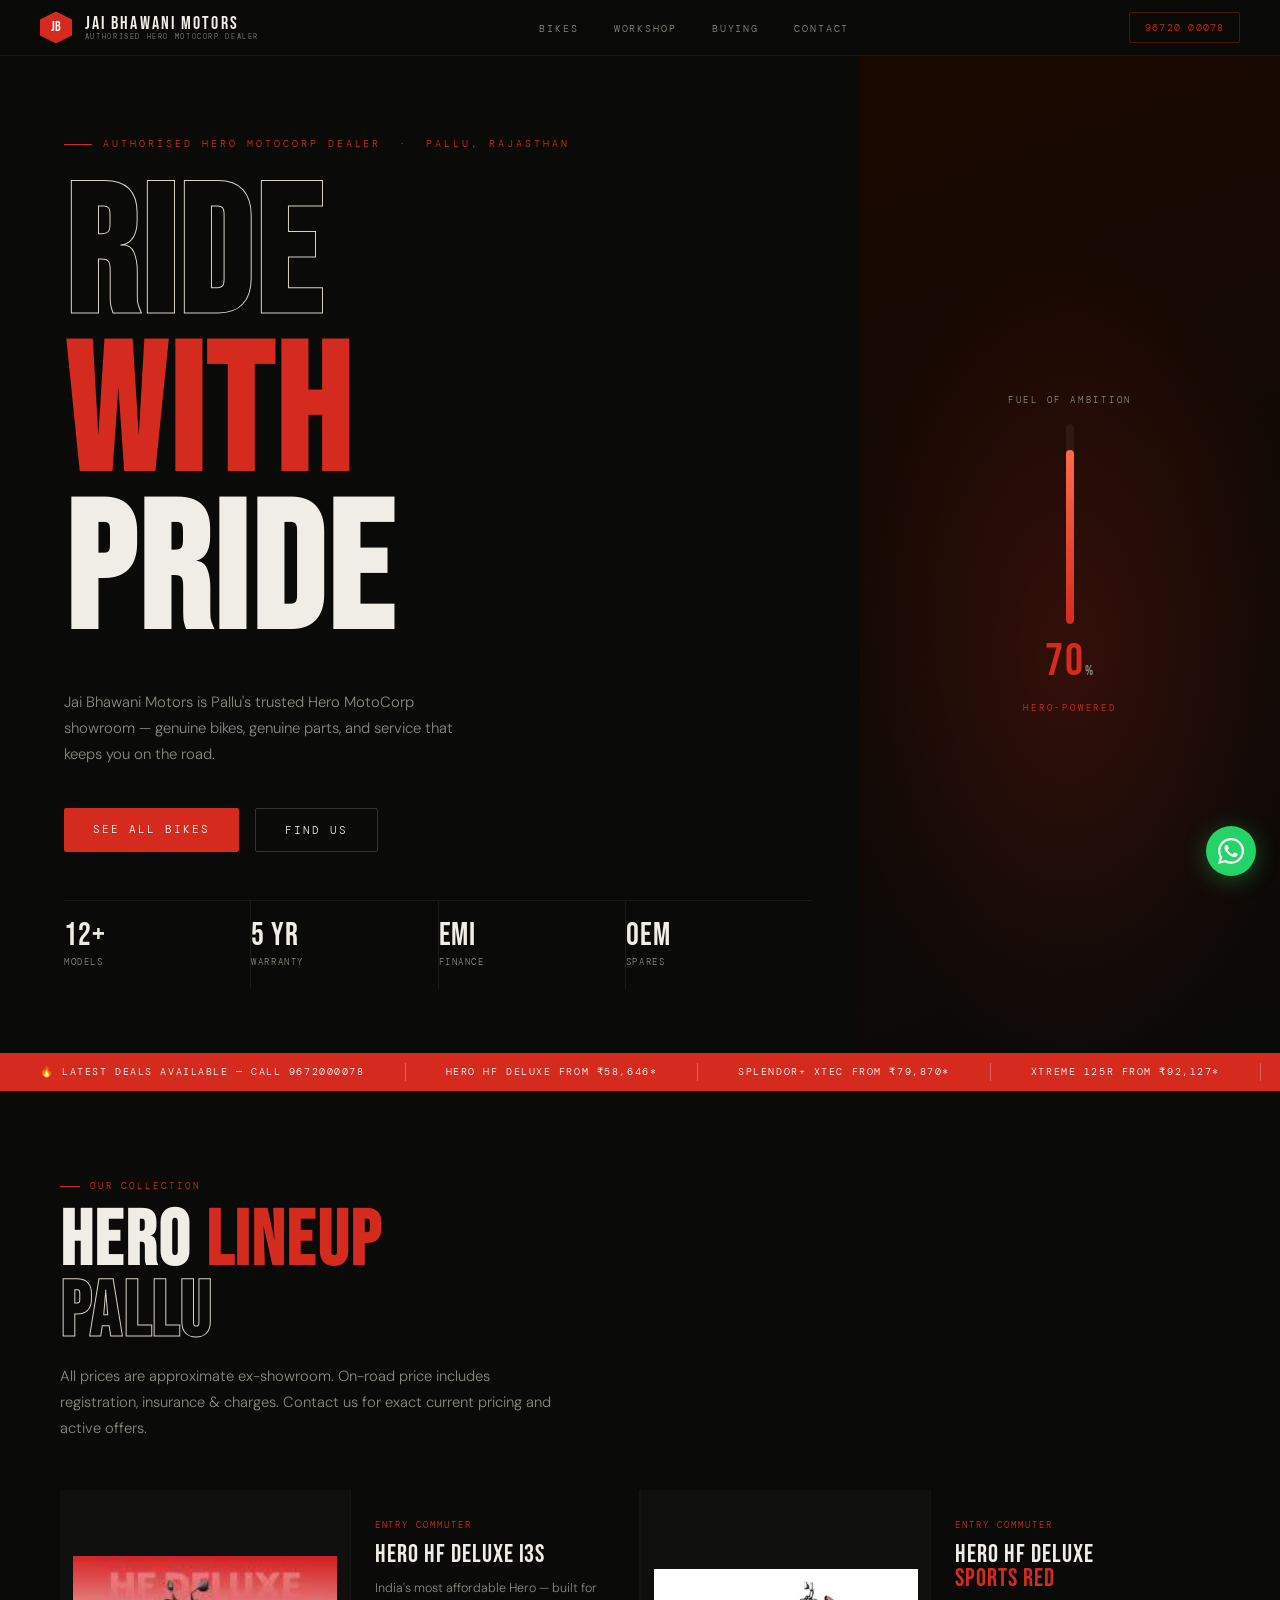
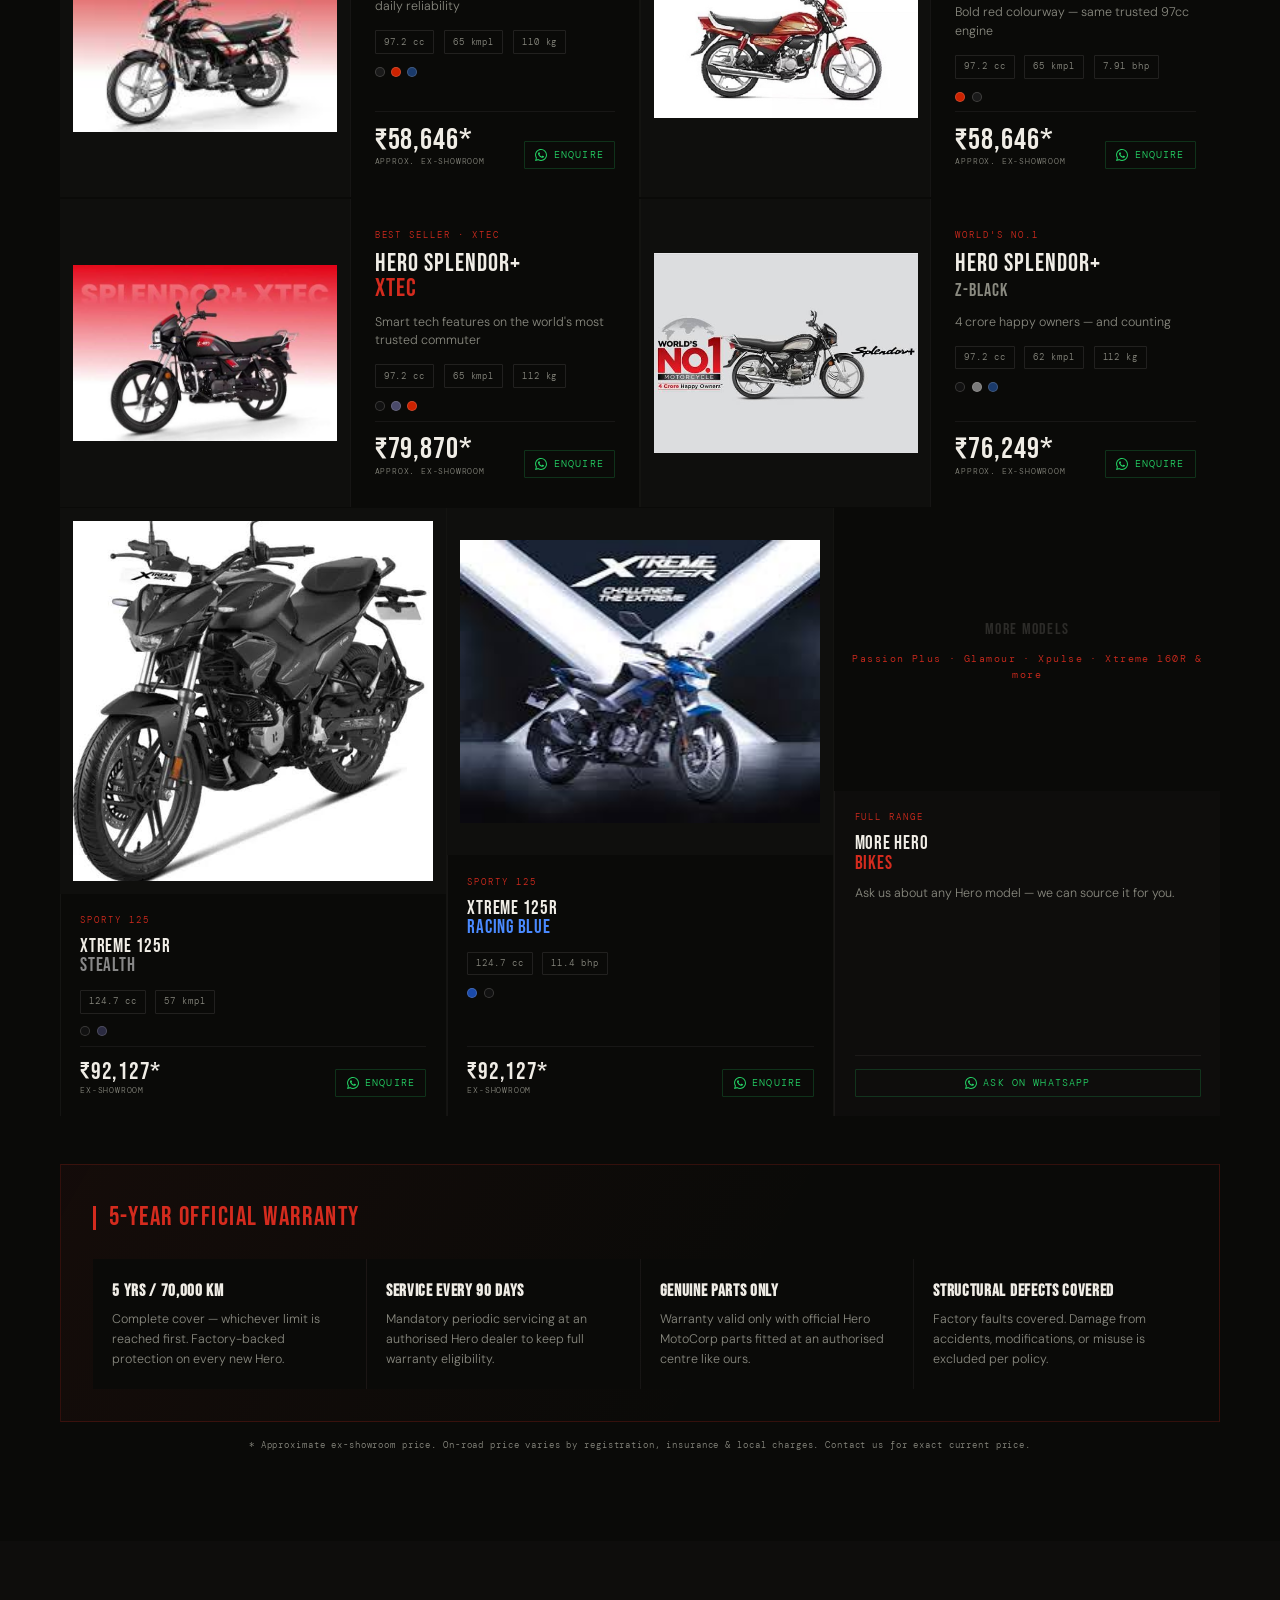
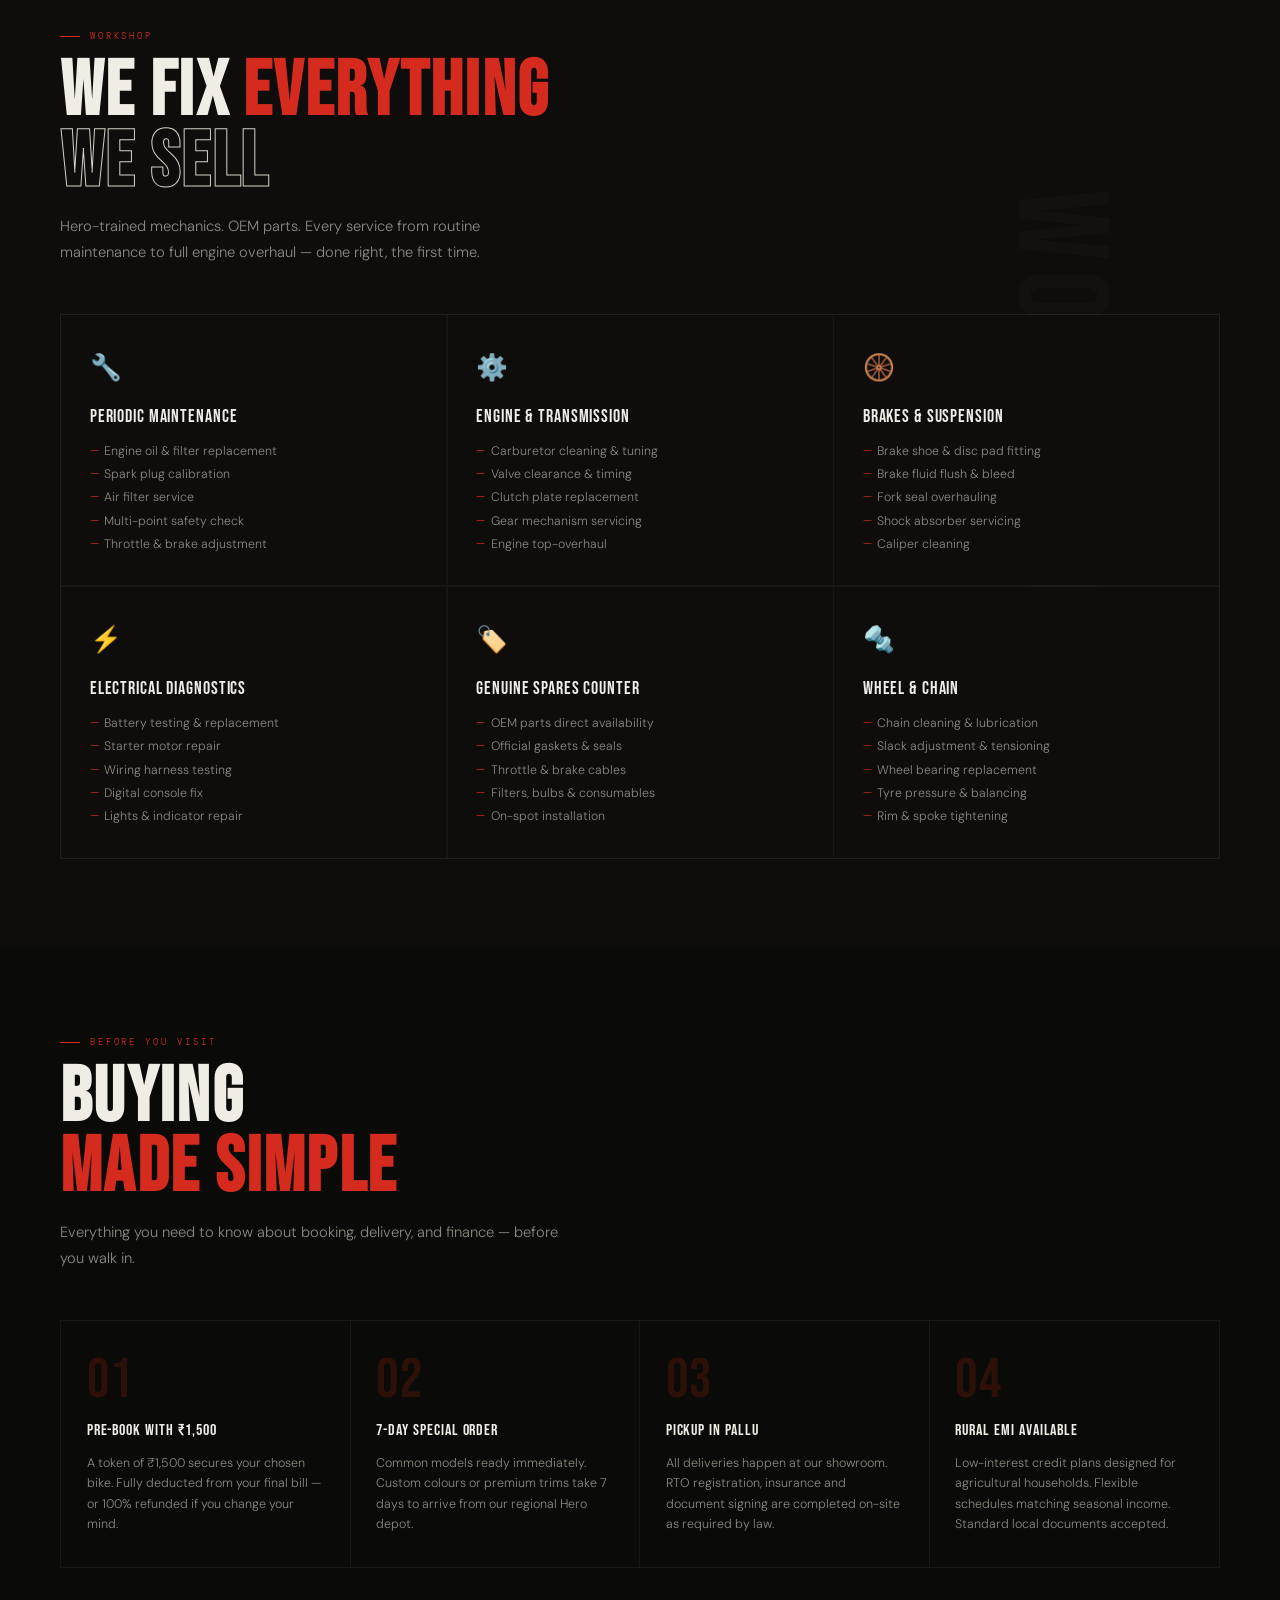
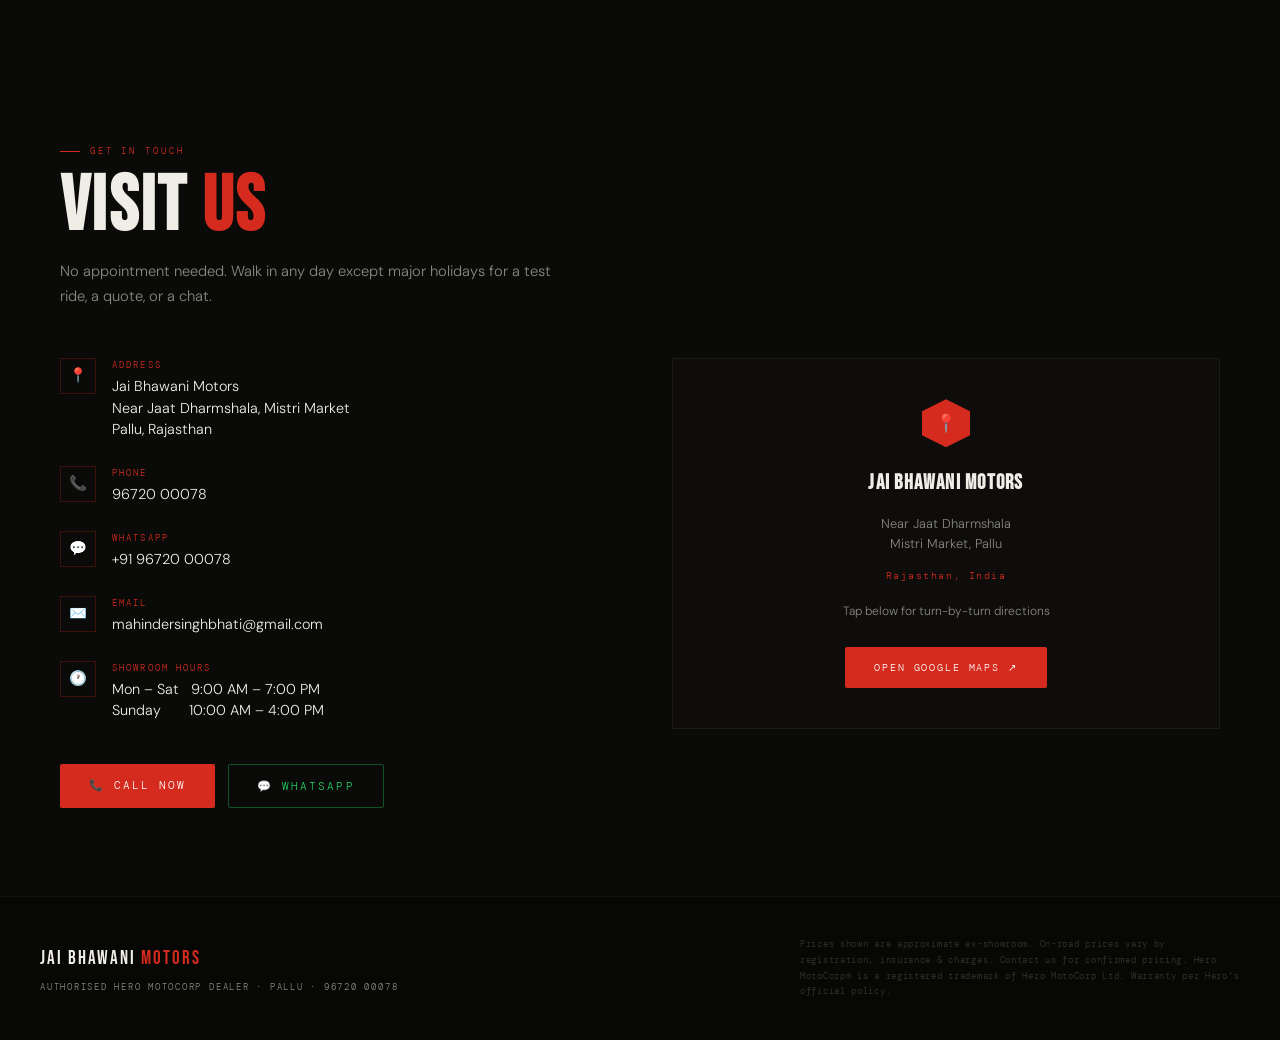
==== index.html @ 70788d15 "Add files via upload" ====
<!DOCTYPE html>
<html lang="en">
<head>
<meta charset="UTF-8"/>
<meta name="viewport" content="width=device-width,initial-scale=1.0"/>
<title>Jai Bhawani Motors — Hero MotoCorp, Pallu</title>
<link href="https://fonts.googleapis.com/css2?family=Bebas+Neue&family=DM+Sans:ital,wght@0,300;0,400;0,500;1,300&family=DM+Mono:wght@400;500&display=swap" rel="stylesheet"/>
<style>
/* ─────────────────────────────────────────
   TOKENS
───────────────────────────────────────── */
:root{
  --ink:    #0A0A08;
  --bone:   #F0EDE6;
  --sand:   #D8D2C6;
  --fire:   #D42B1E;
  --ember:  #A81F14;
  --chrome: #8A8A80;
  --glow:   rgba(212,43,30,0.12);
  --gap:    1.5px;
}

*,*::before,*::after{box-sizing:border-box;margin:0;padding:0}
html{scroll-behavior:smooth;font-size:16px}
body{
  background:var(--ink);
  color:var(--bone);
  font-family:'DM Sans',sans-serif;
  font-weight:300;
  line-height:1.65;
  overflow-x:hidden;
}

/* ─────────────────────────────────────────
   LOADER — spinning odometer ring
───────────────────────────────────────── */
#loader{
  position:fixed;inset:0;z-index:9000;
  background:var(--ink);
  display:flex;align-items:center;justify-content:center;
  flex-direction:column;gap:1.5rem;
  transition:opacity .6s ease;
}
#loader.fade{opacity:0;pointer-events:none}
#loader.gone{display:none}
.odo-ring{
  width:72px;height:72px;border-radius:50%;
  border:2px solid rgba(240,237,230,.08);
  border-top-color:var(--fire);
  animation:spin .9s linear infinite;
}
@keyframes spin{to{transform:rotate(360deg)}}
.loader-label{
  font-family:'DM Mono',monospace;
  font-size:.65rem;letter-spacing:.28em;
  text-transform:uppercase;color:var(--chrome);
}

/* ─────────────────────────────────────────
   NAV
───────────────────────────────────────── */
nav{
  position:fixed;top:0;left:0;right:0;z-index:500;
  height:56px;
  display:flex;align-items:center;justify-content:space-between;
  padding:0 2.5rem;
  background:rgba(10,10,8,.88);
  backdrop-filter:blur(16px);
  border-bottom:1px solid rgba(240,237,230,.06);
}
.n-logo{
  display:flex;align-items:center;gap:.8rem;text-decoration:none;
}
.n-mark{
  width:32px;height:32px;background:var(--fire);
  clip-path:polygon(50% 0%,100% 25%,100% 75%,50% 100%,0% 75%,0% 25%);
  display:flex;align-items:center;justify-content:center;
  font-family:'Bebas Neue',sans-serif;font-size:.85rem;color:#fff;letter-spacing:.02em;
}
.n-name{
  font-family:'Bebas Neue',sans-serif;
  font-size:1.1rem;letter-spacing:.12em;color:var(--bone);line-height:1.1;
}
.n-name small{
  display:block;font-family:'DM Mono',monospace;
  font-size:.46rem;letter-spacing:.22em;color:var(--chrome);text-transform:uppercase;
}
.n-links{display:flex;gap:2.2rem;list-style:none}
.n-links a{
  font-family:'DM Mono',monospace;font-size:.65rem;
  letter-spacing:.18em;text-transform:uppercase;
  color:var(--chrome);text-decoration:none;transition:color .2s;
}
.n-links a:hover{color:var(--bone)}
.n-call{
  font-family:'DM Mono',monospace;font-size:.65rem;letter-spacing:.12em;
  text-transform:uppercase;color:var(--fire);text-decoration:none;
  border:1px solid rgba(212,43,30,.35);padding:.38rem .9rem;border-radius:2px;
  transition:background .2s,color .2s;
}
.n-call:hover{background:var(--fire);color:#fff}
.ham{display:none;flex-direction:column;gap:4px;cursor:pointer;padding:.5rem}
.ham span{width:20px;height:1.5px;background:var(--bone)}
@media(max-width:760px){
  .n-links,.n-call{display:none}
  .ham{display:flex}
  .n-links.open{
    display:flex;flex-direction:column;
    position:fixed;top:56px;left:0;right:0;
    background:rgba(10,10,8,.97);
    padding:1.5rem 2.5rem;gap:1.6rem;
    border-bottom:1px solid rgba(240,237,230,.06);
  }
}

/* ─────────────────────────────────────────
   HERO  — the signature element:
   A full-bleed diagonal split.
   Left: massive white type on ink.
   Right: a tilted red rectangle as a
   "fuel gauge" that animates to full.
───────────────────────────────────────── */
#hero{
  min-height:100vh;
  display:grid;
  grid-template-columns:1fr 420px;
  padding-top:56px;
  position:relative;overflow:hidden;
}
@media(max-width:900px){#hero{grid-template-columns:1fr;min-height:auto;padding-bottom:3rem}}

.h-left{
  padding:5rem 3rem 4rem 4rem;
  display:flex;flex-direction:column;
  justify-content:center;position:relative;z-index:2;
}
@media(max-width:600px){.h-left{padding:3.5rem 1.5rem 2rem}}

.h-kicker{
  font-family:'DM Mono',monospace;
  font-size:.62rem;letter-spacing:.3em;text-transform:uppercase;
  color:var(--fire);margin-bottom:1.8rem;
  display:flex;align-items:center;gap:.7rem;
}
.h-kicker::before{content:'';width:28px;height:1px;background:var(--fire)}

.h-title{
  font-family:'Bebas Neue',sans-serif;
  font-size:clamp(5rem,14vw,11.5rem);
  line-height:.88;letter-spacing:.02em;
  color:var(--bone);margin-bottom:2.2rem;
}
.h-title .fire{color:var(--fire)}
.h-title .out{
  -webkit-text-stroke:1px var(--sand);
  color:transparent;
}

.h-body{
  max-width:400px;font-size:.93rem;
  color:var(--chrome);line-height:1.75;margin-bottom:2.5rem;
}

.h-actions{display:flex;gap:1rem;flex-wrap:wrap}
.btn-solid{
  background:var(--fire);color:#fff;
  padding:.75rem 1.8rem;border:none;border-radius:2px;
  font-family:'DM Mono',monospace;font-size:.7rem;
  letter-spacing:.18em;text-transform:uppercase;
  text-decoration:none;display:inline-block;
  transition:background .2s,transform .15s;cursor:pointer;
}
.btn-solid:hover{background:var(--ember);transform:translateY(-1px)}
.btn-ghost{
  background:transparent;color:var(--bone);
  padding:.75rem 1.8rem;border:1px solid rgba(240,237,230,.18);border-radius:2px;
  font-family:'DM Mono',monospace;font-size:.7rem;
  letter-spacing:.18em;text-transform:uppercase;
  text-decoration:none;display:inline-block;
  transition:border-color .2s,transform .15s;
}
.btn-ghost:hover{border-color:var(--bone);transform:translateY(-1px)}

/* fuel gauge panel */
.h-right{
  position:relative;overflow:hidden;
  background:linear-gradient(160deg,#1A0800 0%,var(--ink) 100%);
  display:flex;align-items:center;justify-content:center;
}
@media(max-width:900px){.h-right{height:260px}}

.gauge-wrap{
  display:flex;flex-direction:column;align-items:center;gap:1rem;
  position:relative;z-index:2;
}
.gauge-title{
  font-family:'DM Mono',monospace;font-size:.58rem;
  letter-spacing:.3em;text-transform:uppercase;color:var(--chrome);
}
.gauge-bar{
  width:8px;height:200px;
  background:rgba(240,237,230,.06);
  border-radius:4px;position:relative;overflow:hidden;
}
.gauge-fill{
  position:absolute;bottom:0;left:0;right:0;
  height:0%;background:linear-gradient(to top,var(--fire),#FF6B4A);
  border-radius:4px;
  transition:height 2.2s cubic-bezier(.16,1,.3,1);
}
.gauge-fill.charged{height:87%}
.gauge-pct{
  font-family:'Bebas Neue',sans-serif;
  font-size:2.8rem;color:var(--fire);letter-spacing:.04em;line-height:1;
}
.gauge-pct small{font-size:.9rem;color:var(--chrome)}

.h-right::before{
  content:'';position:absolute;inset:0;
  background:radial-gradient(ellipse 80% 60% at 50% 60%,rgba(212,43,30,.18) 0%,transparent 70%);
}

/* stats bar */
.h-stats{
  display:flex;
  border-top:1px solid rgba(240,237,230,.07);
  margin-top:3rem;
}
.h-stat{
  flex:1;padding:1.2rem 0;
  border-right:1px solid rgba(240,237,230,.07);
}
.h-stat:last-child{border-right:none}
.h-stat-n{
  font-family:'Bebas Neue',sans-serif;
  font-size:2rem;color:var(--bone);line-height:1;letter-spacing:.03em;
}
.h-stat-l{
  font-family:'DM Mono',monospace;
  font-size:.55rem;letter-spacing:.18em;text-transform:uppercase;
  color:var(--chrome);margin-top:.2rem;
}

/* ─────────────────────────────────────────
   DEAL TICKER — scrolling marquee
───────────────────────────────────────── */
.ticker{
  background:var(--fire);
  overflow:hidden;height:38px;display:flex;align-items:center;
}
.ticker-track{
  display:flex;gap:0;white-space:nowrap;
  animation:marquee 22s linear infinite;
}
.ticker-track span{
  font-family:'DM Mono',monospace;font-size:.65rem;
  letter-spacing:.15em;text-transform:uppercase;color:#fff;
  padding:0 2.5rem;border-right:1px solid rgba(255,255,255,.25);
}
@keyframes marquee{0%{transform:translateX(0)}100%{transform:translateX(-50%)}}

/* ─────────────────────────────────────────
   SECTION SHELL
───────────────────────────────────────── */
.sec{padding:5.5rem 2.5rem}
.si{max-width:1160px;margin:0 auto}

.eyebrow{
  font-family:'DM Mono',monospace;
  font-size:.58rem;letter-spacing:.32em;text-transform:uppercase;
  color:var(--fire);margin-bottom:.8rem;
  display:flex;align-items:center;gap:.6rem;
}
.eyebrow::before{content:'';width:20px;height:1px;background:var(--fire)}

h2{
  font-family:'Bebas Neue',sans-serif;
  font-size:clamp(2.6rem,6vw,5rem);
  line-height:.92;letter-spacing:.03em;margin-bottom:1rem;color:var(--bone);
}
h2 .accent{color:var(--fire)}
h2 .ghost{-webkit-text-stroke:1px var(--sand);color:transparent}

.lead{
  color:var(--chrome);max-width:500px;
  font-size:.92rem;margin-bottom:3rem;line-height:1.75;
}

/* ─────────────────────────────────────────
   BIKES — asymmetric card strip
───────────────────────────────────────── */
#bikes{background:var(--ink)}

.bike-strip{display:flex;flex-direction:column;gap:var(--gap)}

.bike-row{
  display:grid;gap:var(--gap);
  background:rgba(240,237,230,.04);
}
.bike-row.row2{grid-template-columns:1fr 1fr}
.bike-row.row3{grid-template-columns:1fr 1fr 1fr}
@media(max-width:720px){.bike-row.row2,.bike-row.row3{grid-template-columns:1fr}}

.bk{
  background:var(--ink);
  display:grid;grid-template-columns:1fr 1fr;
  gap:0;overflow:hidden;
  opacity:0;transform:translateX(-18px);
  transition:opacity .7s,transform .7s;
}
.bk.vis{opacity:1;transform:translateX(0)}
.bk:hover .bk-img img{transform:scale(1.06) rotate(-1deg)}

.bk-img{
  background:#0F0F0D;
  display:flex;align-items:center;justify-content:center;
  overflow:hidden;min-height:180px;
}
.bk-img img{
  width:100%;height:100%;object-fit:contain;
  padding:.8rem;transition:transform .5s cubic-bezier(.25,1,.5,1);
  display:block;
}

.bk-info{
  padding:1.8rem 1.5rem;
  display:flex;flex-direction:column;gap:.6rem;
  border-left:1px solid rgba(240,237,230,.05);
}

.bk-tag{
  font-family:'DM Mono',monospace;font-size:.55rem;
  letter-spacing:.22em;text-transform:uppercase;
  color:var(--fire);
}
.bk-name{
  font-family:'Bebas Neue',sans-serif;
  font-size:1.55rem;letter-spacing:.04em;line-height:1;color:var(--bone);
}
.bk-sub{font-size:.78rem;color:var(--chrome);line-height:1.5;margin-top:.1rem}

.bk-specs{
  display:flex;gap:.6rem;flex-wrap:wrap;margin-top:.3rem;
}
.bk-sp{
  font-family:'DM Mono',monospace;font-size:.58rem;
  letter-spacing:.1em;color:var(--chrome);
  border:1px solid rgba(240,237,230,.1);
  padding:.2rem .5rem;border-radius:1px;
}

.bk-colors{display:flex;gap:.4rem;align-items:center;margin-top:.2rem}
.cc{
  width:10px;height:10px;border-radius:50%;
  border:1px solid rgba(240,237,230,.18);
  cursor:default;
}

.bk-bottom{
  margin-top:auto;padding-top:.8rem;
  border-top:1px solid rgba(240,237,230,.06);
  display:flex;align-items:flex-end;justify-content:space-between;
  flex-wrap:wrap;gap:.5rem;
}
.bk-price{
  font-family:'Bebas Neue',sans-serif;
  font-size:1.9rem;letter-spacing:.03em;line-height:1;color:var(--bone);
}
.bk-pnote{font-family:'DM Mono',monospace;font-size:.5rem;letter-spacing:.1em;color:var(--chrome);text-transform:uppercase}

.wa-link{
  display:flex;align-items:center;gap:.4rem;
  font-family:'DM Mono',monospace;font-size:.6rem;letter-spacing:.12em;text-transform:uppercase;
  color:#25D366;text-decoration:none;
  border:1px solid rgba(37,211,102,.2);padding:.32rem .65rem;border-radius:1px;
  transition:background .2s;white-space:nowrap;
}
.wa-link:hover{background:rgba(37,211,102,.1)}

/* small cards — for row of 3 */
.bk.small{grid-template-columns:1fr}
.bk.small .bk-img{min-height:140px}
.bk.small .bk-info{padding:1.2rem}
.bk.small .bk-name{font-size:1.2rem}
.bk.small .bk-price{font-size:1.5rem}

/* ─────────────────────────────────────────
   WARRANTY PANEL
───────────────────────────────────────── */
.warr-block{
  margin-top:3rem;
  border:1px solid rgba(212,43,30,.2);
  background:linear-gradient(120deg,rgba(212,43,30,.05) 0%,transparent 60%);
  padding:2rem;
}
.warr-head{
  font-family:'Bebas Neue',sans-serif;
  font-size:1.6rem;letter-spacing:.06em;color:var(--fire);
  margin-bottom:1.2rem;
  display:flex;align-items:center;gap:.8rem;
}
.warr-head::before{content:'';width:3px;height:1.5rem;background:var(--fire)}
.warr-grid{display:grid;grid-template-columns:repeat(auto-fit,minmax(190px,1fr));gap:1px;background:rgba(240,237,230,.05)}
.wi{background:var(--ink);padding:1.2rem}
.wi strong{font-family:'Bebas Neue',sans-serif;font-size:1.05rem;letter-spacing:.04em;display:block;margin-bottom:.3rem;color:var(--bone)}
.wi p{font-size:.78rem;color:var(--chrome);line-height:1.6;margin:0}

/* ─────────────────────────────────────────
   SERVICES — diagonal stripe layout
───────────────────────────────────────── */
#services{
  background:#0E0D0C;
  position:relative;overflow:hidden;
}
#services::before{
  content:'WORKSHOP';
  position:absolute;right:-2rem;top:50%;transform:translateY(-50%) rotate(90deg);
  font-family:'Bebas Neue',sans-serif;font-size:8rem;letter-spacing:.08em;
  color:rgba(240,237,230,.02);white-space:nowrap;pointer-events:none;
  transform-origin:center;
}

.srv-grid{
  display:grid;
  grid-template-columns:repeat(3,1fr);
  gap:var(--gap);
  background:rgba(240,237,230,.04);
  border:1px solid rgba(240,237,230,.04);
}
@media(max-width:860px){.srv-grid{grid-template-columns:1fr 1fr}}
@media(max-width:560px){.srv-grid{grid-template-columns:1fr}}

.sv{
  background:#0E0D0C;padding:2rem 1.8rem;
  opacity:0;transform:translateY(22px);
  transition:opacity .6s,transform .6s;
}
.sv.vis{opacity:1;transform:translateY(0)}
.sv:hover{background:#131210}

.sv-ico{font-size:1.6rem;margin-bottom:.8rem;display:block}
.sv-name{
  font-family:'Bebas Neue',sans-serif;
  font-size:1.1rem;letter-spacing:.05em;color:var(--bone);margin-bottom:.7rem;
}
.sv ul{list-style:none;display:flex;flex-direction:column;gap:.3rem}
.sv ul li{
  font-size:.77rem;color:var(--chrome);padding-left:.9rem;position:relative;line-height:1.5;
}
.sv ul li::before{
  content:'—';position:absolute;left:0;
  color:var(--fire);font-size:.7rem;line-height:1.5;
}

/* ─────────────────────────────────────────
   PROTOCOLS — horizontal timeline
───────────────────────────────────────── */
#protocols{background:var(--ink)}
.proto-row{
  display:grid;grid-template-columns:repeat(4,1fr);
  gap:0;margin-top:3rem;
  border:1px solid rgba(240,237,230,.06);
}
@media(max-width:860px){.proto-row{grid-template-columns:1fr 1fr}}
@media(max-width:500px){.proto-row{grid-template-columns:1fr}}

.pr{
  padding:2rem 1.6rem;
  border-right:1px solid rgba(240,237,230,.06);
  position:relative;
  opacity:0;transform:translateY(18px);
  transition:opacity .65s,transform .65s;
}
.pr:last-child{border-right:none}
.pr.vis{opacity:1;transform:translateY(0)}

.pr-num{
  font-family:'Bebas Neue',sans-serif;
  font-size:3.5rem;line-height:1;
  color:rgba(212,43,30,.18);letter-spacing:.03em;margin-bottom:.6rem;
}
.pr-title{
  font-family:'Bebas Neue',sans-serif;
  font-size:1rem;letter-spacing:.06em;color:var(--bone);margin-bottom:.5rem;
}
.pr p{font-size:.78rem;color:var(--chrome);line-height:1.65;margin:0}
.pr-accent{
  position:absolute;top:0;left:0;width:3px;height:100%;
  background:var(--fire);opacity:0;transition:opacity .3s;
}
.pr:hover .pr-accent{opacity:1}

/* ─────────────────────────────────────────
   CONTACT
───────────────────────────────────────── */
#contact{background:#0A0A08}

.contact-shell{
  display:grid;grid-template-columns:1fr 1fr;
  gap:4rem;align-items:start;margin-top:3rem;
}
@media(max-width:760px){.contact-shell{grid-template-columns:1fr;gap:2.5rem}}

.ct-list{display:flex;flex-direction:column;gap:1.6rem}
.ct-row{display:flex;gap:1rem;align-items:flex-start}
.ct-ico{
  width:36px;height:36px;flex-shrink:0;
  border:1px solid rgba(212,43,30,.25);
  display:flex;align-items:center;justify-content:center;
  font-size:.9rem;color:var(--fire);
}
.ct-label{
  font-family:'DM Mono',monospace;font-size:.55rem;
  letter-spacing:.24em;text-transform:uppercase;color:var(--fire);margin-bottom:.2rem;
}
.ct-val{font-size:.9rem;color:var(--bone);line-height:1.5}
.ct-val a{color:var(--bone);text-decoration:none;transition:color .2s}
.ct-val a:hover{color:var(--fire)}

.ct-map{
  border:1px solid rgba(240,237,230,.06);
  background:#0E0D0C;
  display:flex;flex-direction:column;align-items:center;justify-content:center;
  padding:2.5rem;text-align:center;gap:.8rem;min-height:280px;
}
.map-pin{
  width:48px;height:48px;background:var(--fire);
  clip-path:polygon(50% 0%,100% 25%,100% 75%,50% 100%,0% 75%,0% 25%);
  display:flex;align-items:center;justify-content:center;
  font-size:1.1rem;margin-bottom:.4rem;
}
.ct-map strong{
  font-family:'Bebas Neue',sans-serif;
  font-size:1.3rem;letter-spacing:.06em;color:var(--bone);
}
.ct-map p{font-size:.8rem;color:var(--chrome);line-height:1.6;margin:0}
.ct-map .fire-text{color:var(--fire);font-family:'DM Mono',monospace;font-size:.65rem;letter-spacing:.15em}

.ct-btns{display:flex;gap:.8rem;flex-wrap:wrap;margin-top:1rem}

/* ─────────────────────────────────────────
   FOOTER
───────────────────────────────────────── */
footer{
  background:#070706;
  border-top:1px solid rgba(240,237,230,.05);
  padding:2.5rem 2.5rem;
  display:flex;align-items:center;justify-content:space-between;
  flex-wrap:wrap;gap:1.5rem;
}
.ft-logo{
  font-family:'Bebas Neue',sans-serif;
  font-size:1.2rem;letter-spacing:.1em;color:var(--bone);
}
.ft-logo span{color:var(--fire)}
.ft-note{
  font-family:'DM Mono',monospace;
  font-size:.55rem;letter-spacing:.08em;
  color:rgba(240,237,230,.2);max-width:440px;line-height:1.8;
}

/* ─────────────────────────────────────────
   FLOATING WA
───────────────────────────────────────── */
.fwa{
  position:fixed;bottom:1.5rem;right:1.5rem;z-index:400;
  width:50px;height:50px;border-radius:50%;background:#25D366;
  display:flex;align-items:center;justify-content:center;
  box-shadow:0 4px 22px rgba(37,211,102,.35);text-decoration:none;
  transition:transform .2s,box-shadow .2s;
}
.fwa:hover{transform:scale(1.1);box-shadow:0 6px 30px rgba(37,211,102,.5)}

/* ─────────────────────────────────────────
   REVEAL
───────────────────────────────────────── */
.rev{opacity:0;transform:translateY(22px);transition:opacity .7s,transform .7s}
.rev.vis{opacity:1;transform:translateY(0)}
@media(prefers-reduced-motion:reduce){
  .bk,.sv,.pr,.rev{opacity:1;transform:none;transition:none}
  .gauge-fill{transition:none}
  .ticker-track{animation:none}
  .odo-ring{animation:none}
}
</style>
</head>
<body>

<!-- LOADER -->
<div id="loader">
  <div class="odo-ring"></div>
  <div class="loader-label">Jai Bhawani Motors</div>
</div>

<!-- NAV -->
<nav>
  <a href="#" class="n-logo">
    <div class="n-mark">JB</div>
    <div class="n-name">Jai Bhawani Motors<small>Authorised Hero MotoCorp Dealer</small></div>
  </a>
  <ul class="n-links" id="nlinks">
    <li><a href="#bikes">Bikes</a></li>
    <li><a href="#services">Workshop</a></li>
    <li><a href="#protocols">Buying</a></li>
    <li><a href="#contact">Contact</a></li>
  </ul>
  <a href="tel:9672000078" class="n-call">96720 00078</a>
  <div class="ham" onclick="document.getElementById('nlinks').classList.toggle('open')">
    <span></span><span></span><span></span>
  </div>
</nav>

<!-- HERO -->
<section id="hero">
  <div class="h-left">
    <div class="h-kicker">Authorised Hero MotoCorp Dealer &nbsp;·&nbsp; Pallu, Rajasthan</div>
    <h1 class="h-title">
      <span class="out">RIDE</span><br>
      <span class="fire">WITH</span><br>
      PRIDE
    </h1>
    <p class="h-body">
      Jai Bhawani Motors is Pallu's trusted Hero MotoCorp showroom — genuine bikes, genuine parts, and service that keeps you on the road.
    </p>
    <div class="h-actions">
      <a href="#bikes" class="btn-solid">See All Bikes</a>
      <a href="#contact" class="btn-ghost">Find Us</a>
    </div>
    <div class="h-stats">
      <div class="h-stat"><div class="h-stat-n">12+</div><div class="h-stat-l">Models</div></div>
      <div class="h-stat"><div class="h-stat-n">5 YR</div><div class="h-stat-l">Warranty</div></div>
      <div class="h-stat"><div class="h-stat-n">EMI</div><div class="h-stat-l">Finance</div></div>
      <div class="h-stat"><div class="h-stat-n">OEM</div><div class="h-stat-l">Spares</div></div>
    </div>
  </div>
  <div class="h-right">
    <div class="gauge-wrap">
      <div class="gauge-title">Fuel of Ambition</div>
      <div class="gauge-bar"><div class="gauge-fill" id="gfill"></div></div>
      <div class="gauge-pct" id="gpct">0<small>%</small></div>
      <div class="gauge-title" style="color:var(--fire)">Hero-Powered</div>
    </div>
  </div>
</section>

<!-- TICKER -->
<div class="ticker">
  <div class="ticker-track" id="ticker">
    <span>🔥 Latest deals available — Call 9672000078</span>
    <span>Hero HF Deluxe from ₹58,646*</span>
    <span>Splendor+ XTEC from ₹79,870*</span>
    <span>Xtreme 125R from ₹92,127*</span>
    <span>5-Year Warranty on all new bikes</span>
    <span>Easy EMI — Rural credit available</span>
    <span>Pre-booking token ₹1,500 only</span>
    <span>Genuine Hero spare parts counter</span>
    <span>🔥 Latest deals available — Call 9672000078</span>
    <span>Hero HF Deluxe from ₹58,646*</span>
    <span>Splendor+ XTEC from ₹79,870*</span>
    <span>Xtreme 125R from ₹92,127*</span>
    <span>5-Year Warranty on all new bikes</span>
    <span>Easy EMI — Rural credit available</span>
    <span>Pre-booking token ₹1,500 only</span>
    <span>Genuine Hero spare parts counter</span>
  </div>
</div>

<!-- BIKES -->
<section class="sec" id="bikes">
  <div class="si">
    <div class="eyebrow rev">Our Collection</div>
    <h2 class="rev">HERO <span class="accent">LINEUP</span><br><span class="ghost">PALLU</span></h2>
    <p class="lead rev">All prices are approximate ex-showroom. On-road price includes registration, insurance & charges. Contact us for exact current pricing and active offers.</p>

    <div class="bike-strip">

      <!-- ROW 1: 2 wide cards -->
      <div class="bike-row row2">

        <div class="bk">
          <div class="bk-img"><img src="20823.jpg" alt="Hero HF Deluxe i3S Black" loading="lazy"/></div>
          <div class="bk-info">
            <div class="bk-tag">Entry Commuter</div>
            <div class="bk-name">Hero HF Deluxe i3S</div>
            <div class="bk-sub">India's most affordable Hero — built for daily reliability</div>
            <div class="bk-specs">
              <span class="bk-sp">97.2 cc</span>
              <span class="bk-sp">65 kmpl</span>
              <span class="bk-sp">110 kg</span>
            </div>
            <div class="bk-colors">
              <div class="cc" style="background:#1A1A1A" title="Black Tornado Grey"></div>
              <div class="cc" style="background:#CC2200" title="Sports Red"></div>
              <div class="cc" style="background:#1A3A6B" title="Heavy Grey Blue"></div>
            </div>
            <div class="bk-bottom">
              <div><div class="bk-price">₹58,646*</div><div class="bk-pnote">Approx. Ex-showroom</div></div>
              <a class="wa-link" href="https://wa.me/919672000078?text=Hi%2C+I+want+details+on+the+Hero+HF+Deluxe+i3S." target="_blank">
                <svg width="12" height="12" viewBox="0 0 24 24" fill="#25D366"><path d="M17.472 14.382c-.297-.149-1.758-.867-2.03-.967-.273-.099-.471-.148-.67.15-.197.297-.767.966-.94 1.164-.173.199-.347.223-.644.075-.297-.15-1.255-.463-2.39-1.475-.883-.788-1.48-1.761-1.653-2.059-.173-.297-.018-.458.13-.606.134-.133.298-.347.446-.52.149-.174.198-.298.298-.497.099-.198.05-.371-.025-.52-.075-.149-.669-1.612-.916-2.207-.242-.579-.487-.5-.669-.51-.173-.008-.371-.01-.57-.01-.198 0-.52.074-.792.372-.272.297-1.04 1.016-1.04 2.479 0 1.462 1.065 2.875 1.213 3.074.149.198 2.096 3.2 5.077 4.487.709.306 1.262.489 1.694.625.712.227 1.36.195 1.871.118.571-.085 1.758-.719 2.006-1.413.248-.694.248-1.289.173-1.413-.074-.124-.272-.198-.57-.347m-5.421 7.403h-.004a9.87 9.87 0 01-5.031-1.378l-.361-.214-3.741.982.998-3.648-.235-.374a9.86 9.86 0 01-1.51-5.26c.001-5.45 4.436-9.884 9.888-9.884 2.64 0 5.122 1.03 6.988 2.898a9.825 9.825 0 012.893 6.994c-.003 5.45-4.437 9.884-9.885 9.884m8.413-18.297A11.815 11.815 0 0012.05 0C5.495 0 .16 5.335.157 11.892c0 2.096.547 4.142 1.588 5.945L.057 24l6.305-1.654a11.882 11.882 0 005.683 1.448h.005c6.554 0 11.89-5.335 11.893-11.893a11.821 11.821 0 00-3.48-8.413z"/></svg>
                Enquire
              </a>
            </div>
          </div>
        </div>

        <div class="bk">
          <div class="bk-img"><img src="20819.jpg" alt="Hero HF Deluxe Red" loading="lazy"/></div>
          <div class="bk-info">
            <div class="bk-tag">Entry Commuter</div>
            <div class="bk-name">Hero HF Deluxe<br><span style="color:var(--fire)">Sports Red</span></div>
            <div class="bk-sub">Bold red colourway — same trusted 97cc engine</div>
            <div class="bk-specs">
              <span class="bk-sp">97.2 cc</span>
              <span class="bk-sp">65 kmpl</span>
              <span class="bk-sp">7.91 bhp</span>
            </div>
            <div class="bk-colors">
              <div class="cc" style="background:#CC2200"></div>
              <div class="cc" style="background:#1A1A1A"></div>
            </div>
            <div class="bk-bottom">
              <div><div class="bk-price">₹58,646*</div><div class="bk-pnote">Approx. Ex-showroom</div></div>
              <a class="wa-link" href="https://wa.me/919672000078?text=Hi%2C+I+want+details+on+the+Hero+HF+Deluxe+Sports+Red." target="_blank">
                <svg width="12" height="12" viewBox="0 0 24 24" fill="#25D366"><path d="M17.472 14.382c-.297-.149-1.758-.867-2.03-.967-.273-.099-.471-.148-.67.15-.197.297-.767.966-.94 1.164-.173.199-.347.223-.644.075-.297-.15-1.255-.463-2.39-1.475-.883-.788-1.48-1.761-1.653-2.059-.173-.297-.018-.458.13-.606.134-.133.298-.347.446-.52.149-.174.198-.298.298-.497.099-.198.05-.371-.025-.52-.075-.149-.669-1.612-.916-2.207-.242-.579-.487-.5-.669-.51-.173-.008-.371-.01-.57-.01-.198 0-.52.074-.792.372-.272.297-1.04 1.016-1.04 2.479 0 1.462 1.065 2.875 1.213 3.074.149.198 2.096 3.2 5.077 4.487.709.306 1.262.489 1.694.625.712.227 1.36.195 1.871.118.571-.085 1.758-.719 2.006-1.413.248-.694.248-1.289.173-1.413-.074-.124-.272-.198-.57-.347m-5.421 7.403h-.004a9.87 9.87 0 01-5.031-1.378l-.361-.214-3.741.982.998-3.648-.235-.374a9.86 9.86 0 01-1.51-5.26c.001-5.45 4.436-9.884 9.888-9.884 2.64 0 5.122 1.03 6.988 2.898a9.825 9.825 0 012.893 6.994c-.003 5.45-4.437 9.884-9.885 9.884m8.413-18.297A11.815 11.815 0 0012.05 0C5.495 0 .16 5.335.157 11.892c0 2.096.547 4.142 1.588 5.945L.057 24l6.305-1.654a11.882 11.882 0 005.683 1.448h.005c6.554 0 11.89-5.335 11.893-11.893a11.821 11.821 0 00-3.48-8.413z"/></svg>
                Enquire
              </a>
            </div>
          </div>
        </div>

      </div><!-- /row2 -->

      <!-- ROW 2: 2 wide cards -->
      <div class="bike-row row2">

        <div class="bk">
          <div class="bk-img"><img src="20822.jpg" alt="Hero Splendor Plus XTEC" loading="lazy"/></div>
          <div class="bk-info">
            <div class="bk-tag">Best Seller · XTEC</div>
            <div class="bk-name">Hero Splendor+<br><span style="color:var(--fire)">XTEC</span></div>
            <div class="bk-sub">Smart tech features on the world's most trusted commuter</div>
            <div class="bk-specs">
              <span class="bk-sp">97.2 cc</span>
              <span class="bk-sp">65 kmpl</span>
              <span class="bk-sp">112 kg</span>
            </div>
            <div class="bk-colors">
              <div class="cc" style="background:#111111" title="Matte Canvas Black"></div>
              <div class="cc" style="background:#4A4A6A" title="Tornado Grey"></div>
              <div class="cc" style="background:#CC2200" title="Blazing Red"></div>
            </div>
            <div class="bk-bottom">
              <div><div class="bk-price">₹79,870*</div><div class="bk-pnote">Approx. Ex-showroom</div></div>
              <a class="wa-link" href="https://wa.me/919672000078?text=Hi%2C+I+want+details+on+the+Hero+Splendor%2B+XTEC." target="_blank">
                <svg width="12" height="12" viewBox="0 0 24 24" fill="#25D366"><path d="M17.472 14.382c-.297-.149-1.758-.867-2.03-.967-.273-.099-.471-.148-.67.15-.197.297-.767.966-.94 1.164-.173.199-.347.223-.644.075-.297-.15-1.255-.463-2.39-1.475-.883-.788-1.48-1.761-1.653-2.059-.173-.297-.018-.458.13-.606.134-.133.298-.347.446-.52.149-.174.198-.298.298-.497.099-.198.05-.371-.025-.52-.075-.149-.669-1.612-.916-2.207-.242-.579-.487-.5-.669-.51-.173-.008-.371-.01-.57-.01-.198 0-.52.074-.792.372-.272.297-1.04 1.016-1.04 2.479 0 1.462 1.065 2.875 1.213 3.074.149.198 2.096 3.2 5.077 4.487.709.306 1.262.489 1.694.625.712.227 1.36.195 1.871.118.571-.085 1.758-.719 2.006-1.413.248-.694.248-1.289.173-1.413-.074-.124-.272-.198-.57-.347m-5.421 7.403h-.004a9.87 9.87 0 01-5.031-1.378l-.361-.214-3.741.982.998-3.648-.235-.374a9.86 9.86 0 01-1.51-5.26c.001-5.45 4.436-9.884 9.888-9.884 2.64 0 5.122 1.03 6.988 2.898a9.825 9.825 0 012.893 6.994c-.003 5.45-4.437 9.884-9.885 9.884m8.413-18.297A11.815 11.815 0 0012.05 0C5.495 0 .16 5.335.157 11.892c0 2.096.547 4.142 1.588 5.945L.057 24l6.305-1.654a11.882 11.882 0 005.683 1.448h.005c6.554 0 11.89-5.335 11.893-11.893a11.821 11.821 0 00-3.48-8.413z"/></svg>
                Enquire
              </a>
            </div>
          </div>
        </div>

        <div class="bk">
          <div class="bk-img"><img src="20821.jpg" alt="Hero Splendor Plus" loading="lazy"/></div>
          <div class="bk-info">
            <div class="bk-tag">World's No.1</div>
            <div class="bk-name">Hero Splendor+<br><span style="color:var(--chrome);font-size:1.1rem">Z-Black</span></div>
            <div class="bk-sub">4 crore happy owners — and counting</div>
            <div class="bk-specs">
              <span class="bk-sp">97.2 cc</span>
              <span class="bk-sp">62 kmpl</span>
              <span class="bk-sp">112 kg</span>
            </div>
            <div class="bk-colors">
              <div class="cc" style="background:#111111" title="Matte Canvas Black"></div>
              <div class="cc" style="background:#7A7A7A" title="Sparkling Silver"></div>
              <div class="cc" style="background:#1A3A6B" title="Sparkling Blue"></div>
            </div>
            <div class="bk-bottom">
              <div><div class="bk-price">₹76,249*</div><div class="bk-pnote">Approx. Ex-showroom</div></div>
              <a class="wa-link" href="https://wa.me/919672000078?text=Hi%2C+I+want+details+on+the+Hero+Splendor%2B+Standard." target="_blank">
                <svg width="12" height="12" viewBox="0 0 24 24" fill="#25D366"><path d="M17.472 14.382c-.297-.149-1.758-.867-2.03-.967-.273-.099-.471-.148-.67.15-.197.297-.767.966-.94 1.164-.173.199-.347.223-.644.075-.297-.15-1.255-.463-2.39-1.475-.883-.788-1.48-1.761-1.653-2.059-.173-.297-.018-.458.13-.606.134-.133.298-.347.446-.52.149-.174.198-.298.298-.497.099-.198.05-.371-.025-.52-.075-.149-.669-1.612-.916-2.207-.242-.579-.487-.5-.669-.51-.173-.008-.371-.01-.57-.01-.198 0-.52.074-.792.372-.272.297-1.04 1.016-1.04 2.479 0 1.462 1.065 2.875 1.213 3.074.149.198 2.096 3.2 5.077 4.487.709.306 1.262.489 1.694.625.712.227 1.36.195 1.871.118.571-.085 1.758-.719 2.006-1.413.248-.694.248-1.289.173-1.413-.074-.124-.272-.198-.57-.347m-5.421 7.403h-.004a9.87 9.87 0 01-5.031-1.378l-.361-.214-3.741.982.998-3.648-.235-.374a9.86 9.86 0 01-1.51-5.26c.001-5.45 4.436-9.884 9.888-9.884 2.64 0 5.122 1.03 6.988 2.898a9.825 9.825 0 012.893 6.994c-.003 5.45-4.437 9.884-9.885 9.884m8.413-18.297A11.815 11.815 0 0012.05 0C5.495 0 .16 5.335.157 11.892c0 2.096.547 4.142 1.588 5.945L.057 24l6.305-1.654a11.882 11.882 0 005.683 1.448h.005c6.554 0 11.89-5.335 11.893-11.893a11.821 11.821 0 00-3.48-8.413z"/></svg>
                Enquire
              </a>
            </div>
          </div>
        </div>

      </div><!-- /row2 -->

      <!-- ROW 3: 3 small cards for Xtreme 125R -->
      <div class="bike-row row3">

        <div class="bk small">
          <div class="bk-img"><img src="20820.jpg" alt="Hero Xtreme 125R Stealth Black" loading="lazy"/></div>
          <div class="bk-info">
            <div class="bk-tag">Sporty 125</div>
            <div class="bk-name">Xtreme 125R<br><span style="color:#888">Stealth</span></div>
            <div class="bk-specs"><span class="bk-sp">124.7 cc</span><span class="bk-sp">57 kmpl</span></div>
            <div class="bk-colors"><div class="cc" style="background:#111111"></div><div class="cc" style="background:#2A2A40"></div></div>
            <div class="bk-bottom">
              <div><div class="bk-price">₹92,127*</div><div class="bk-pnote">Ex-showroom</div></div>
              <a class="wa-link" href="https://wa.me/919672000078?text=Hi%2C+I+want+details+on+the+Hero+Xtreme+125R+Stealth." target="_blank">
                <svg width="12" height="12" viewBox="0 0 24 24" fill="#25D366"><path d="M17.472 14.382c-.297-.149-1.758-.867-2.03-.967-.273-.099-.471-.148-.67.15-.197.297-.767.966-.94 1.164-.173.199-.347.223-.644.075-.297-.15-1.255-.463-2.39-1.475-.883-.788-1.48-1.761-1.653-2.059-.173-.297-.018-.458.13-.606.134-.133.298-.347.446-.52.149-.174.198-.298.298-.497.099-.198.05-.371-.025-.52-.075-.149-.669-1.612-.916-2.207-.242-.579-.487-.5-.669-.51-.173-.008-.371-.01-.57-.01-.198 0-.52.074-.792.372-.272.297-1.04 1.016-1.04 2.479 0 1.462 1.065 2.875 1.213 3.074.149.198 2.096 3.2 5.077 4.487.709.306 1.262.489 1.694.625.712.227 1.36.195 1.871.118.571-.085 1.758-.719 2.006-1.413.248-.694.248-1.289.173-1.413-.074-.124-.272-.198-.57-.347m-5.421 7.403h-.004a9.87 9.87 0 01-5.031-1.378l-.361-.214-3.741.982.998-3.648-.235-.374a9.86 9.86 0 01-1.51-5.26c.001-5.45 4.436-9.884 9.888-9.884 2.64 0 5.122 1.03 6.988 2.898a9.825 9.825 0 012.893 6.994c-.003 5.45-4.437 9.884-9.885 9.884m8.413-18.297A11.815 11.815 0 0012.05 0C5.495 0 .16 5.335.157 11.892c0 2.096.547 4.142 1.588 5.945L.057 24l6.305-1.654a11.882 11.882 0 005.683 1.448h.005c6.554 0 11.89-5.335 11.893-11.893a11.821 11.821 0 00-3.48-8.413z"/></svg>Enquire</a>
            </div>
          </div>
        </div>

        <div class="bk small">
          <div class="bk-img"><img src="20818.jpg" alt="Hero Xtreme 125R Racing Blue" loading="lazy"/></div>
          <div class="bk-info">
            <div class="bk-tag">Sporty 125</div>
            <div class="bk-name">Xtreme 125R<br><span style="color:#4A8AFF">Racing Blue</span></div>
            <div class="bk-specs"><span class="bk-sp">124.7 cc</span><span class="bk-sp">11.4 bhp</span></div>
            <div class="bk-colors"><div class="cc" style="background:#1A4AAA"></div><div class="cc" style="background:#111111"></div></div>
            <div class="bk-bottom">
              <div><div class="bk-price">₹92,127*</div><div class="bk-pnote">Ex-showroom</div></div>
              <a class="wa-link" href="https://wa.me/919672000078?text=Hi%2C+I+want+details+on+the+Hero+Xtreme+125R+Racing+Blue." target="_blank">
                <svg width="12" height="12" viewBox="0 0 24 24" fill="#25D366"><path d="M17.472 14.382c-.297-.149-1.758-.867-2.03-.967-.273-.099-.471-.148-.67.15-.197.297-.767.966-.94 1.164-.173.199-.347.223-.644.075-.297-.15-1.255-.463-2.39-1.475-.883-.788-1.48-1.761-1.653-2.059-.173-.297-.018-.458.13-.606.134-.133.298-.347.446-.52.149-.174.198-.298.298-.497.099-.198.05-.371-.025-.52-.075-.149-.669-1.612-.916-2.207-.242-.579-.487-.5-.669-.51-.173-.008-.371-.01-.57-.01-.198 0-.52.074-.792.372-.272.297-1.04 1.016-1.04 2.479 0 1.462 1.065 2.875 1.213 3.074.149.198 2.096 3.2 5.077 4.487.709.306 1.262.489 1.694.625.712.227 1.36.195 1.871.118.571-.085 1.758-.719 2.006-1.413.248-.694.248-1.289.173-1.413-.074-.124-.272-.198-.57-.347m-5.421 7.403h-.004a9.87 9.87 0 01-5.031-1.378l-.361-.214-3.741.982.998-3.648-.235-.374a9.86 9.86 0 01-1.51-5.26c.001-5.45 4.436-9.884 9.888-9.884 2.64 0 5.122 1.03 6.988 2.898a9.825 9.825 0 012.893 6.994c-.003 5.45-4.437 9.884-9.885 9.884m8.413-18.297A11.815 11.815 0 0012.05 0C5.495 0 .16 5.335.157 11.892c0 2.096.547 4.142 1.588 5.945L.057 24l6.305-1.654a11.882 11.882 0 005.683 1.448h.005c6.554 0 11.89-5.335 11.893-11.893a11.821 11.821 0 00-3.48-8.413z"/></svg>Enquire</a>
            </div>
          </div>
        </div>

        <!-- Passion Plus placeholder card -->
        <div class="bk small" style="background:#0E0D0C">
          <div class="bk-img" style="background:#0A0A08;align-items:center;justify-content:center;flex-direction:column;gap:.5rem">
            <div style="font-family:'Bebas Neue',sans-serif;font-size:1rem;letter-spacing:.08em;color:rgba(240,237,230,.15)">MORE MODELS</div>
            <div style="font-family:'DM Mono',monospace;font-size:.6rem;letter-spacing:.15em;color:var(--fire);text-align:center;padding:0 1rem">Passion Plus · Glamour · Xpulse · Xtreme 160R &amp; more</div>
          </div>
          <div class="bk-info">
            <div class="bk-tag">Full Range</div>
            <div class="bk-name">More Hero<br><span style="color:var(--fire)">Bikes</span></div>
            <div class="bk-sub">Ask us about any Hero model — we can source it for you.</div>
            <div class="bk-bottom" style="margin-top:auto">
              <a class="wa-link" href="https://wa.me/919672000078?text=Hi%2C+I+want+to+know+about+Hero+bikes+available+at+Jai+Bhawani+Motors." target="_blank" style="width:100%;justify-content:center">
                <svg width="12" height="12" viewBox="0 0 24 24" fill="#25D366"><path d="M17.472 14.382c-.297-.149-1.758-.867-2.03-.967-.273-.099-.471-.148-.67.15-.197.297-.767.966-.94 1.164-.173.199-.347.223-.644.075-.297-.15-1.255-.463-2.39-1.475-.883-.788-1.48-1.761-1.653-2.059-.173-.297-.018-.458.13-.606.134-.133.298-.347.446-.52.149-.174.198-.298.298-.497.099-.198.05-.371-.025-.52-.075-.149-.669-1.612-.916-2.207-.242-.579-.487-.5-.669-.51-.173-.008-.371-.01-.57-.01-.198 0-.52.074-.792.372-.272.297-1.04 1.016-1.04 2.479 0 1.462 1.065 2.875 1.213 3.074.149.198 2.096 3.2 5.077 4.487.709.306 1.262.489 1.694.625.712.227 1.36.195 1.871.118.571-.085 1.758-.719 2.006-1.413.248-.694.248-1.289.173-1.413-.074-.124-.272-.198-.57-.347m-5.421 7.403h-.004a9.87 9.87 0 01-5.031-1.378l-.361-.214-3.741.982.998-3.648-.235-.374a9.86 9.86 0 01-1.51-5.26c.001-5.45 4.436-9.884 9.888-9.884 2.64 0 5.122 1.03 6.988 2.898a9.825 9.825 0 012.893 6.994c-.003 5.45-4.437 9.884-9.885 9.884m8.413-18.297A11.815 11.815 0 0012.05 0C5.495 0 .16 5.335.157 11.892c0 2.096.547 4.142 1.588 5.945L.057 24l6.305-1.654a11.882 11.882 0 005.683 1.448h.005c6.554 0 11.89-5.335 11.893-11.893a11.821 11.821 0 00-3.48-8.413z"/></svg>
                Ask on WhatsApp
              </a>
            </div>
          </div>
        </div>

      </div><!-- /row3 -->

    </div><!-- /bike-strip -->

    <!-- WARRANTY -->
    <div class="warr-block rev">
      <div class="warr-head">5-Year Official Warranty</div>
      <div class="warr-grid">
        <div class="wi"><strong>5 Yrs / 70,000 km</strong><p>Complete cover — whichever limit is reached first. Factory-backed protection on every new Hero.</p></div>
        <div class="wi"><strong>Service Every 90 Days</strong><p>Mandatory periodic servicing at an authorised Hero dealer to keep full warranty eligibility.</p></div>
        <div class="wi"><strong>Genuine Parts Only</strong><p>Warranty valid only with official Hero MotoCorp parts fitted at an authorised centre like ours.</p></div>
        <div class="wi"><strong>Structural Defects Covered</strong><p>Factory faults covered. Damage from accidents, modifications, or misuse is excluded per policy.</p></div>
      </div>
    </div>

    <p style="margin-top:1rem;font-family:'DM Mono',monospace;font-size:.55rem;letter-spacing:.1em;color:var(--chrome);text-align:center">* Approximate ex-showroom price. On-road price varies by registration, insurance &amp; local charges. Contact us for exact current price.</p>
  </div>
</section>

<!-- SERVICES -->
<section class="sec" id="services">
  <div class="si">
    <div class="eyebrow rev">Workshop</div>
    <h2 class="rev">WE FIX <span class="accent">EVERYTHING</span><br><span class="ghost">WE SELL</span></h2>
    <p class="lead rev">Hero-trained mechanics. OEM parts. Every service from routine maintenance to full engine overhaul — done right, the first time.</p>
    <div class="srv-grid">
      <div class="sv"><span class="sv-ico">🔧</span><div class="sv-name">Periodic Maintenance</div><ul><li>Engine oil &amp; filter replacement</li><li>Spark plug calibration</li><li>Air filter service</li><li>Multi-point safety check</li><li>Throttle &amp; brake adjustment</li></ul></div>
      <div class="sv"><span class="sv-ico">⚙️</span><div class="sv-name">Engine &amp; Transmission</div><ul><li>Carburetor cleaning &amp; tuning</li><li>Valve clearance &amp; timing</li><li>Clutch plate replacement</li><li>Gear mechanism servicing</li><li>Engine top-overhaul</li></ul></div>
      <div class="sv"><span class="sv-ico">🛞</span><div class="sv-name">Brakes &amp; Suspension</div><ul><li>Brake shoe &amp; disc pad fitting</li><li>Brake fluid flush &amp; bleed</li><li>Fork seal overhauling</li><li>Shock absorber servicing</li><li>Caliper cleaning</li></ul></div>
      <div class="sv"><span class="sv-ico">⚡</span><div class="sv-name">Electrical Diagnostics</div><ul><li>Battery testing &amp; replacement</li><li>Starter motor repair</li><li>Wiring harness testing</li><li>Digital console fix</li><li>Lights &amp; indicator repair</li></ul></div>
      <div class="sv"><span class="sv-ico">🏷️</span><div class="sv-name">Genuine Spares Counter</div><ul><li>OEM parts direct availability</li><li>Official gaskets &amp; seals</li><li>Throttle &amp; brake cables</li><li>Filters, bulbs &amp; consumables</li><li>On-spot installation</li></ul></div>
      <div class="sv"><span class="sv-ico">🔩</span><div class="sv-name">Wheel &amp; Chain</div><ul><li>Chain cleaning &amp; lubrication</li><li>Slack adjustment &amp; tensioning</li><li>Wheel bearing replacement</li><li>Tyre pressure &amp; balancing</li><li>Rim &amp; spoke tightening</li></ul></div>
    </div>
  </div>
</section>

<!-- PROTOCOLS -->
<section class="sec" id="protocols">
  <div class="si">
    <div class="eyebrow rev">Before You Visit</div>
    <h2 class="rev">BUYING<br><span class="accent">MADE SIMPLE</span></h2>
    <p class="lead rev">Everything you need to know about booking, delivery, and finance — before you walk in.</p>
    <div class="proto-row">
      <div class="pr"><div class="pr-accent"></div><div class="pr-num">01</div><div class="pr-title">Pre-Book with ₹1,500</div><p>A token of ₹1,500 secures your chosen bike. Fully deducted from your final bill — or 100% refunded if you change your mind.</p></div>
      <div class="pr"><div class="pr-accent"></div><div class="pr-num">02</div><div class="pr-title">7-Day Special Order</div><p>Common models ready immediately. Custom colours or premium trims take 7 days to arrive from our regional Hero depot.</p></div>
      <div class="pr"><div class="pr-accent"></div><div class="pr-num">03</div><div class="pr-title">Pickup in Pallu</div><p>All deliveries happen at our showroom. RTO registration, insurance and document signing are completed on-site as required by law.</p></div>
      <div class="pr"><div class="pr-accent"></div><div class="pr-num">04</div><div class="pr-title">Rural EMI Available</div><p>Low-interest credit plans designed for agricultural households. Flexible schedules matching seasonal income. Standard local documents accepted.</p></div>
    </div>
  </div>
</section>

<!-- CONTACT -->
<section class="sec" id="contact">
  <div class="si">
    <div class="eyebrow rev">Get in touch</div>
    <h2 class="rev">VISIT <span class="accent">US</span></h2>
    <p class="lead rev">No appointment needed. Walk in any day except major holidays for a test ride, a quote, or a chat.</p>
    <div class="contact-shell">
      <div class="ct-list">
        <div class="ct-row rev"><div class="ct-ico">📍</div><div><div class="ct-label">Address</div><div class="ct-val">Jai Bhawani Motors<br>Near Jaat Dharmshala, Mistri Market<br>Pallu, Rajasthan</div></div></div>
        <div class="ct-row rev"><div class="ct-ico">📞</div><div><div class="ct-label">Phone</div><div class="ct-val"><a href="tel:9672000078">96720 00078</a></div></div></div>
        <div class="ct-row rev"><div class="ct-ico">💬</div><div><div class="ct-label">WhatsApp</div><div class="ct-val"><a href="https://wa.me/919672000078?text=Hi%2C+I+would+like+to+enquire+about+Hero+bikes." target="_blank">+91 96720 00078</a></div></div></div>
        <div class="ct-row rev"><div class="ct-ico">✉️</div><div><div class="ct-label">Email</div><div class="ct-val"><a href="mailto:mahindersinghbhati@gmail.com">mahindersinghbhati@gmail.com</a></div></div></div>
        <div class="ct-row rev"><div class="ct-ico">🕐</div><div><div class="ct-label">Showroom Hours</div><div class="ct-val">Mon – Sat &nbsp; 9:00 AM – 7:00 PM<br>Sunday &nbsp;&nbsp;&nbsp;&nbsp;&nbsp; 10:00 AM – 4:00 PM</div></div></div>
        <div class="ct-btns rev">
          <a href="tel:9672000078" class="btn-solid">📞 Call Now</a>
          <a href="https://wa.me/919672000078?text=Hi%2C+I+would+like+to+enquire." target="_blank" class="btn-ghost" style="border-color:rgba(37,211,102,.35);color:#25D366">💬 WhatsApp</a>
        </div>
      </div>
      <div class="ct-map rev">
        <div class="map-pin">📍</div>
        <strong>Jai Bhawani Motors</strong>
        <p>Near Jaat Dharmshala<br>Mistri Market, Pallu</p>
        <div class="fire-text">Rajasthan, India</div>
        <p style="font-size:.75rem;margin-top:.3rem">Tap below for turn-by-turn directions</p>
        <a href="https://maps.google.com/?q=Pallu+Hanumangarh+Rajasthan+Mistri+Market" target="_blank" class="btn-solid" style="margin-top:.8rem;font-size:.65rem">Open Google Maps ↗</a>
      </div>
    </div>
  </div>
</section>

<!-- FOOTER -->
<footer>
  <div>
    <div class="ft-logo">JAI BHAWANI <span>MOTORS</span></div>
    <div style="font-family:'DM Mono',monospace;font-size:.55rem;letter-spacing:.2em;color:var(--chrome);margin-top:.3rem;text-transform:uppercase">Authorised Hero MotoCorp Dealer · Pallu · 96720 00078</div>
  </div>
  <div class="ft-note">Prices shown are approximate ex-showroom. On-road prices vary by registration, insurance &amp; charges. Contact us for confirmed pricing. Hero MotoCorp® is a registered trademark of Hero MotoCorp Ltd. Warranty per Hero's official policy.</div>
</footer>

<!-- FLOAT WA -->
<a class="fwa" href="https://wa.me/919672000078?text=Hi%2C+I+would+like+to+enquire+about+Hero+bikes+at+Jai+Bhawani+Motors%2C+Pallu." target="_blank" title="Chat on WhatsApp">
  <svg width="26" height="26" viewBox="0 0 24 24" fill="white"><path d="M17.472 14.382c-.297-.149-1.758-.867-2.03-.967-.273-.099-.471-.148-.67.15-.197.297-.767.966-.94 1.164-.173.199-.347.223-.644.075-.297-.15-1.255-.463-2.39-1.475-.883-.788-1.48-1.761-1.653-2.059-.173-.297-.018-.458.13-.606.134-.133.298-.347.446-.52.149-.174.198-.298.298-.497.099-.198.05-.371-.025-.52-.075-.149-.669-1.612-.916-2.207-.242-.579-.487-.5-.669-.51-.173-.008-.371-.01-.57-.01-.198 0-.52.074-.792.372-.272.297-1.04 1.016-1.04 2.479 0 1.462 1.065 2.875 1.213 3.074.149.198 2.096 3.2 5.077 4.487.709.306 1.262.489 1.694.625.712.227 1.36.195 1.871.118.571-.085 1.758-.719 2.006-1.413.248-.694.248-1.289.173-1.413-.074-.124-.272-.198-.57-.347m-5.421 7.403h-.004a9.87 9.87 0 01-5.031-1.378l-.361-.214-3.741.982.998-3.648-.235-.374a9.86 9.86 0 01-1.51-5.26c.001-5.45 4.436-9.884 9.888-9.884 2.64 0 5.122 1.03 6.988 2.898a9.825 9.825 0 012.893 6.994c-.003 5.45-4.437 9.884-9.885 9.884m8.413-18.297A11.815 11.815 0 0012.05 0C5.495 0 .16 5.335.157 11.892c0 2.096.547 4.142 1.588 5.945L.057 24l6.305-1.654a11.882 11.882 0 005.683 1.448h.005c6.554 0 11.89-5.335 11.893-11.893a11.821 11.821 0 00-3.48-8.413z"/></svg>
</a>

<script>
// LOADER
window.addEventListener('load',function(){
  var l=document.getElementById('loader');
  setTimeout(function(){
    l.classList.add('fade');
    setTimeout(function(){l.classList.add('gone')},700);
  },1400);
});

// GAUGE COUNTER
setTimeout(function(){
  document.getElementById('gfill').classList.add('charged');
  var pct=0,el=document.getElementById('gpct');
  var iv=setInterval(function(){
    pct++;
    el.innerHTML=pct+'<small>%</small>';
    if(pct>=87)clearInterval(iv);
  },25);
},600);

// NAV
document.querySelectorAll('#nlinks a').forEach(function(a){
  a.addEventListener('click',function(){document.getElementById('nlinks').classList.remove('open')});
});

// SCROLL REVEAL
var io=new IntersectionObserver(function(entries){
  entries.forEach(function(e){
    if(e.isIntersecting){e.target.classList.add('vis');io.unobserve(e.target)}
  });
},{threshold:.08});
document.querySelectorAll('.bk,.sv,.pr,.rev').forEach(function(el,i){
  if(el.classList.contains('bk')||el.classList.contains('sv')||el.classList.contains('pr')){
    el.style.transitionDelay=(i%3)*.09+'s';
  }
  io.observe(el);
});
</script>
</body>
</html>
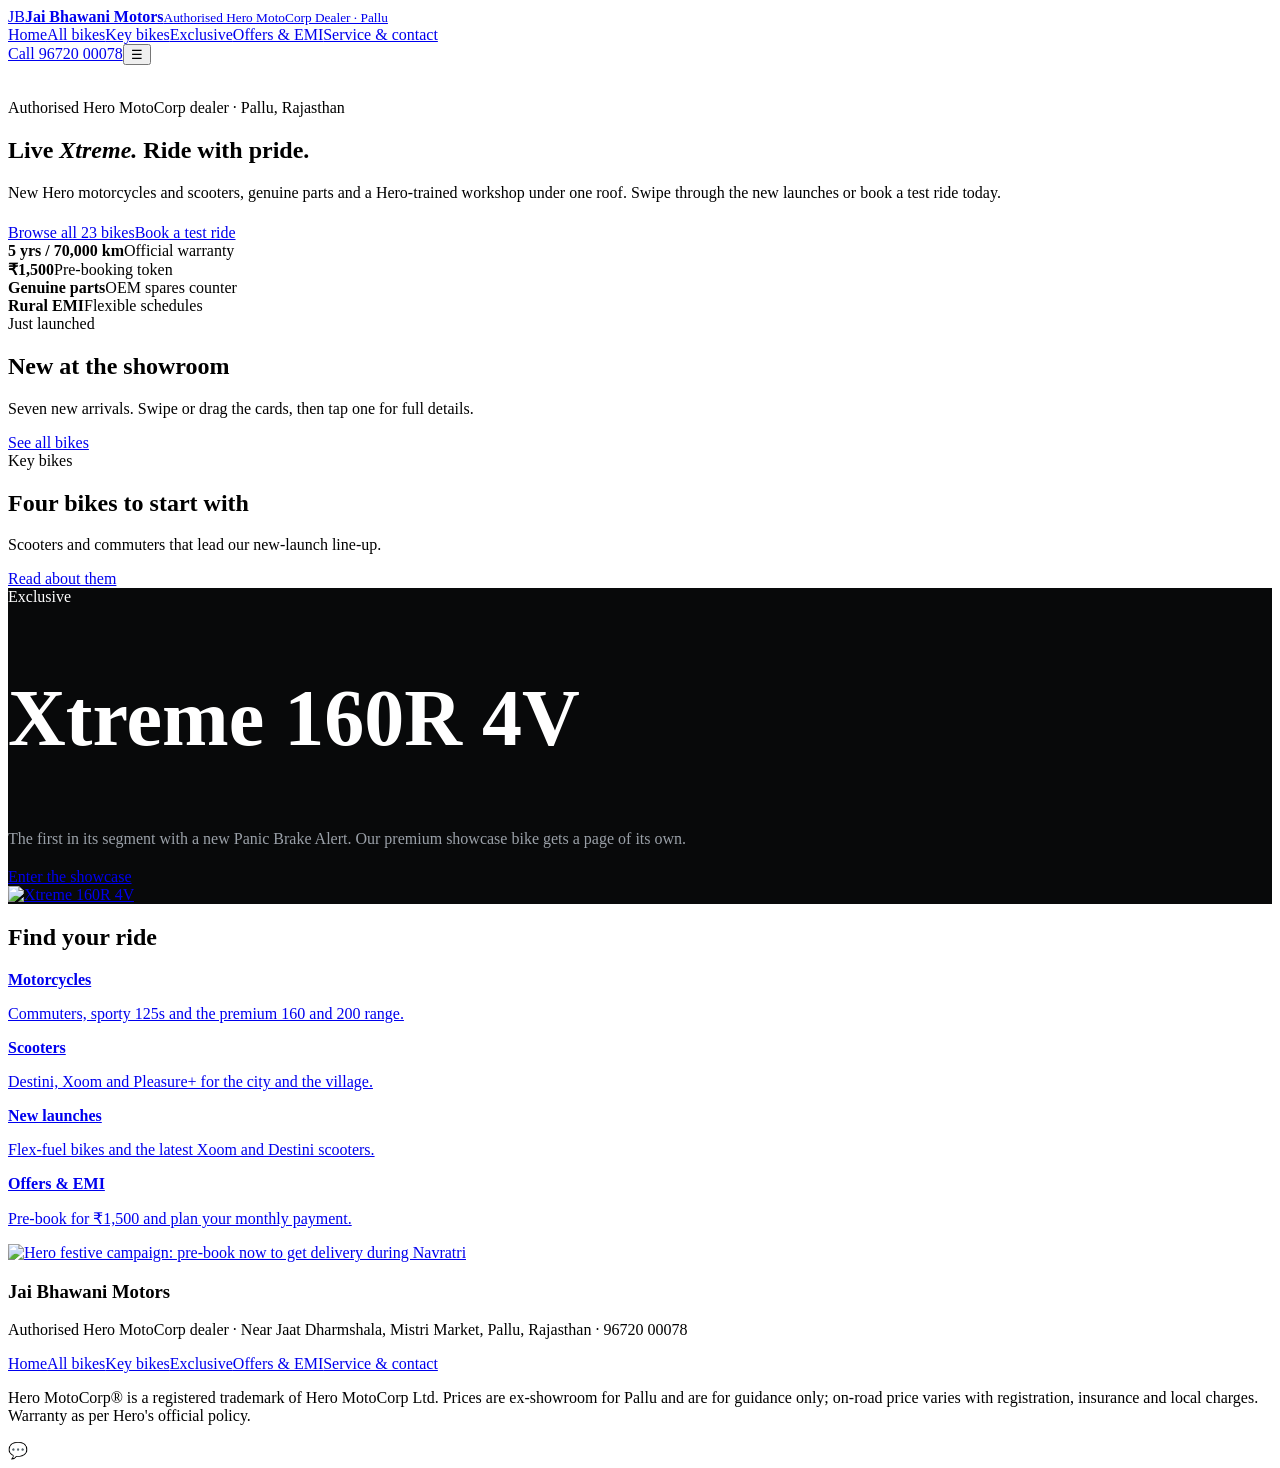
==== commit 8fe1268e: "Add files via upload" ====
--- a/index.html
+++ b/index.html
@@ -1,977 +1,20 @@
 <!DOCTYPE html>
-<html lang="en">
-<head>
-<meta charset="UTF-8"/>
-<meta name="viewport" content="width=device-width,initial-scale=1.0"/>
-<title>Jai Bhawani Motors — Hero MotoCorp, Pallu</title>
-<link href="https://fonts.googleapis.com/css2?family=Bebas+Neue&family=DM+Sans:ital,wght@0,300;0,400;0,500;1,300&family=DM+Mono:wght@400;500&display=swap" rel="stylesheet"/>
-<style>
-/* ─────────────────────────────────────────
-   TOKENS
-───────────────────────────────────────── */
-:root{
-  --ink:    #0A0A08;
-  --bone:   #F0EDE6;
-  --sand:   #D8D2C6;
-  --fire:   #D42B1E;
-  --ember:  #A81F14;
-  --chrome: #8A8A80;
-  --glow:   rgba(212,43,30,0.12);
-  --gap:    1.5px;
-}
-
-*,*::before,*::after{box-sizing:border-box;margin:0;padding:0}
-html{scroll-behavior:smooth;font-size:16px}
-body{
-  background:var(--ink);
-  color:var(--bone);
-  font-family:'DM Sans',sans-serif;
-  font-weight:300;
-  line-height:1.65;
-  overflow-x:hidden;
-}
-
-/* ─────────────────────────────────────────
-   LOADER — spinning odometer ring
-───────────────────────────────────────── */
-#loader{
-  position:fixed;inset:0;z-index:9000;
-  background:var(--ink);
-  display:flex;align-items:center;justify-content:center;
-  flex-direction:column;gap:1.5rem;
-  transition:opacity .6s ease;
-}
-#loader.fade{opacity:0;pointer-events:none}
-#loader.gone{display:none}
-.odo-ring{
-  width:72px;height:72px;border-radius:50%;
-  border:2px solid rgba(240,237,230,.08);
-  border-top-color:var(--fire);
-  animation:spin .9s linear infinite;
-}
-@keyframes spin{to{transform:rotate(360deg)}}
-.loader-label{
-  font-family:'DM Mono',monospace;
-  font-size:.65rem;letter-spacing:.28em;
-  text-transform:uppercase;color:var(--chrome);
-}
-
-/* ─────────────────────────────────────────
-   NAV
-───────────────────────────────────────── */
-nav{
-  position:fixed;top:0;left:0;right:0;z-index:500;
-  height:56px;
-  display:flex;align-items:center;justify-content:space-between;
-  padding:0 2.5rem;
-  background:rgba(10,10,8,.88);
-  backdrop-filter:blur(16px);
-  border-bottom:1px solid rgba(240,237,230,.06);
-}
-.n-logo{
-  display:flex;align-items:center;gap:.8rem;text-decoration:none;
-}
-.n-mark{
-  width:32px;height:32px;background:var(--fire);
-  clip-path:polygon(50% 0%,100% 25%,100% 75%,50% 100%,0% 75%,0% 25%);
-  display:flex;align-items:center;justify-content:center;
-  font-family:'Bebas Neue',sans-serif;font-size:.85rem;color:#fff;letter-spacing:.02em;
-}
-.n-name{
-  font-family:'Bebas Neue',sans-serif;
-  font-size:1.1rem;letter-spacing:.12em;color:var(--bone);line-height:1.1;
-}
-.n-name small{
-  display:block;font-family:'DM Mono',monospace;
-  font-size:.46rem;letter-spacing:.22em;color:var(--chrome);text-transform:uppercase;
-}
-.n-links{display:flex;gap:2.2rem;list-style:none}
-.n-links a{
-  font-family:'DM Mono',monospace;font-size:.65rem;
-  letter-spacing:.18em;text-transform:uppercase;
-  color:var(--chrome);text-decoration:none;transition:color .2s;
-}
-.n-links a:hover{color:var(--bone)}
-.n-call{
-  font-family:'DM Mono',monospace;font-size:.65rem;letter-spacing:.12em;
-  text-transform:uppercase;color:var(--fire);text-decoration:none;
-  border:1px solid rgba(212,43,30,.35);padding:.38rem .9rem;border-radius:2px;
-  transition:background .2s,color .2s;
-}
-.n-call:hover{background:var(--fire);color:#fff}
-.ham{display:none;flex-direction:column;gap:4px;cursor:pointer;padding:.5rem}
-.ham span{width:20px;height:1.5px;background:var(--bone)}
-@media(max-width:760px){
-  .n-links,.n-call{display:none}
-  .ham{display:flex}
-  .n-links.open{
-    display:flex;flex-direction:column;
-    position:fixed;top:56px;left:0;right:0;
-    background:rgba(10,10,8,.97);
-    padding:1.5rem 2.5rem;gap:1.6rem;
-    border-bottom:1px solid rgba(240,237,230,.06);
-  }
-}
-
-/* ─────────────────────────────────────────
-   HERO  — the signature element:
-   A full-bleed diagonal split.
-   Left: massive white type on ink.
-   Right: a tilted red rectangle as a
-   "fuel gauge" that animates to full.
-───────────────────────────────────────── */
-#hero{
-  min-height:100vh;
-  display:grid;
-  grid-template-columns:1fr 420px;
-  padding-top:56px;
-  position:relative;overflow:hidden;
-}
-@media(max-width:900px){#hero{grid-template-columns:1fr;min-height:auto;padding-bottom:3rem}}
-
-.h-left{
-  padding:5rem 3rem 4rem 4rem;
-  display:flex;flex-direction:column;
-  justify-content:center;position:relative;z-index:2;
-}
-@media(max-width:600px){.h-left{padding:3.5rem 1.5rem 2rem}}
-
-.h-kicker{
-  font-family:'DM Mono',monospace;
-  font-size:.62rem;letter-spacing:.3em;text-transform:uppercase;
-  color:var(--fire);margin-bottom:1.8rem;
-  display:flex;align-items:center;gap:.7rem;
-}
-.h-kicker::before{content:'';width:28px;height:1px;background:var(--fire)}
-
-.h-title{
-  font-family:'Bebas Neue',sans-serif;
-  font-size:clamp(5rem,14vw,11.5rem);
-  line-height:.88;letter-spacing:.02em;
-  color:var(--bone);margin-bottom:2.2rem;
-}
-.h-title .fire{color:var(--fire)}
-.h-title .out{
-  -webkit-text-stroke:1px var(--sand);
-  color:transparent;
-}
-
-.h-body{
-  max-width:400px;font-size:.93rem;
-  color:var(--chrome);line-height:1.75;margin-bottom:2.5rem;
-}
-
-.h-actions{display:flex;gap:1rem;flex-wrap:wrap}
-.btn-solid{
-  background:var(--fire);color:#fff;
-  padding:.75rem 1.8rem;border:none;border-radius:2px;
-  font-family:'DM Mono',monospace;font-size:.7rem;
-  letter-spacing:.18em;text-transform:uppercase;
-  text-decoration:none;display:inline-block;
-  transition:background .2s,transform .15s;cursor:pointer;
-}
-.btn-solid:hover{background:var(--ember);transform:translateY(-1px)}
-.btn-ghost{
-  background:transparent;color:var(--bone);
-  padding:.75rem 1.8rem;border:1px solid rgba(240,237,230,.18);border-radius:2px;
-  font-family:'DM Mono',monospace;font-size:.7rem;
-  letter-spacing:.18em;text-transform:uppercase;
-  text-decoration:none;display:inline-block;
-  transition:border-color .2s,transform .15s;
-}
-.btn-ghost:hover{border-color:var(--bone);transform:translateY(-1px)}
-
-/* fuel gauge panel */
-.h-right{
-  position:relative;overflow:hidden;
-  background:linear-gradient(160deg,#1A0800 0%,var(--ink) 100%);
-  display:flex;align-items:center;justify-content:center;
-}
-@media(max-width:900px){.h-right{height:260px}}
-
-.gauge-wrap{
-  display:flex;flex-direction:column;align-items:center;gap:1rem;
-  position:relative;z-index:2;
-}
-.gauge-title{
-  font-family:'DM Mono',monospace;font-size:.58rem;
-  letter-spacing:.3em;text-transform:uppercase;color:var(--chrome);
-}
-.gauge-bar{
-  width:8px;height:200px;
-  background:rgba(240,237,230,.06);
-  border-radius:4px;position:relative;overflow:hidden;
-}
-.gauge-fill{
-  position:absolute;bottom:0;left:0;right:0;
-  height:0%;background:linear-gradient(to top,var(--fire),#FF6B4A);
-  border-radius:4px;
-  transition:height 2.2s cubic-bezier(.16,1,.3,1);
-}
-.gauge-fill.charged{height:87%}
-.gauge-pct{
-  font-family:'Bebas Neue',sans-serif;
-  font-size:2.8rem;color:var(--fire);letter-spacing:.04em;line-height:1;
-}
-.gauge-pct small{font-size:.9rem;color:var(--chrome)}
-
-.h-right::before{
-  content:'';position:absolute;inset:0;
-  background:radial-gradient(ellipse 80% 60% at 50% 60%,rgba(212,43,30,.18) 0%,transparent 70%);
-}
-
-/* stats bar */
-.h-stats{
-  display:flex;
-  border-top:1px solid rgba(240,237,230,.07);
-  margin-top:3rem;
-}
-.h-stat{
-  flex:1;padding:1.2rem 0;
-  border-right:1px solid rgba(240,237,230,.07);
-}
-.h-stat:last-child{border-right:none}
-.h-stat-n{
-  font-family:'Bebas Neue',sans-serif;
-  font-size:2rem;color:var(--bone);line-height:1;letter-spacing:.03em;
-}
-.h-stat-l{
-  font-family:'DM Mono',monospace;
-  font-size:.55rem;letter-spacing:.18em;text-transform:uppercase;
-  color:var(--chrome);margin-top:.2rem;
-}
-
-/* ─────────────────────────────────────────
-   DEAL TICKER — scrolling marquee
-───────────────────────────────────────── */
-.ticker{
-  background:var(--fire);
-  overflow:hidden;height:38px;display:flex;align-items:center;
-}
-.ticker-track{
-  display:flex;gap:0;white-space:nowrap;
-  animation:marquee 22s linear infinite;
-}
-.ticker-track span{
-  font-family:'DM Mono',monospace;font-size:.65rem;
-  letter-spacing:.15em;text-transform:uppercase;color:#fff;
-  padding:0 2.5rem;border-right:1px solid rgba(255,255,255,.25);
-}
-@keyframes marquee{0%{transform:translateX(0)}100%{transform:translateX(-50%)}}
-
-/* ─────────────────────────────────────────
-   SECTION SHELL
-───────────────────────────────────────── */
-.sec{padding:5.5rem 2.5rem}
-.si{max-width:1160px;margin:0 auto}
-
-.eyebrow{
-  font-family:'DM Mono',monospace;
-  font-size:.58rem;letter-spacing:.32em;text-transform:uppercase;
-  color:var(--fire);margin-bottom:.8rem;
-  display:flex;align-items:center;gap:.6rem;
-}
-.eyebrow::before{content:'';width:20px;height:1px;background:var(--fire)}
-
-h2{
-  font-family:'Bebas Neue',sans-serif;
-  font-size:clamp(2.6rem,6vw,5rem);
-  line-height:.92;letter-spacing:.03em;margin-bottom:1rem;color:var(--bone);
-}
-h2 .accent{color:var(--fire)}
-h2 .ghost{-webkit-text-stroke:1px var(--sand);color:transparent}
-
-.lead{
-  color:var(--chrome);max-width:500px;
-  font-size:.92rem;margin-bottom:3rem;line-height:1.75;
-}
-
-/* ─────────────────────────────────────────
-   BIKES — asymmetric card strip
-───────────────────────────────────────── */
-#bikes{background:var(--ink)}
-
-.bike-strip{display:flex;flex-direction:column;gap:var(--gap)}
-
-.bike-row{
-  display:grid;gap:var(--gap);
-  background:rgba(240,237,230,.04);
-}
-.bike-row.row2{grid-template-columns:1fr 1fr}
-.bike-row.row3{grid-template-columns:1fr 1fr 1fr}
-@media(max-width:720px){.bike-row.row2,.bike-row.row3{grid-template-columns:1fr}}
-
-.bk{
-  background:var(--ink);
-  display:grid;grid-template-columns:1fr 1fr;
-  gap:0;overflow:hidden;
-  opacity:0;transform:translateX(-18px);
-  transition:opacity .7s,transform .7s;
-}
-.bk.vis{opacity:1;transform:translateX(0)}
-.bk:hover .bk-img img{transform:scale(1.06) rotate(-1deg)}
-
-.bk-img{
-  background:#0F0F0D;
-  display:flex;align-items:center;justify-content:center;
-  overflow:hidden;min-height:180px;
-}
-.bk-img img{
-  width:100%;height:100%;object-fit:contain;
-  padding:.8rem;transition:transform .5s cubic-bezier(.25,1,.5,1);
-  display:block;
-}
-
-.bk-info{
-  padding:1.8rem 1.5rem;
-  display:flex;flex-direction:column;gap:.6rem;
-  border-left:1px solid rgba(240,237,230,.05);
-}
-
-.bk-tag{
-  font-family:'DM Mono',monospace;font-size:.55rem;
-  letter-spacing:.22em;text-transform:uppercase;
-  color:var(--fire);
-}
-.bk-name{
-  font-family:'Bebas Neue',sans-serif;
-  font-size:1.55rem;letter-spacing:.04em;line-height:1;color:var(--bone);
-}
-.bk-sub{font-size:.78rem;color:var(--chrome);line-height:1.5;margin-top:.1rem}
-
-.bk-specs{
-  display:flex;gap:.6rem;flex-wrap:wrap;margin-top:.3rem;
-}
-.bk-sp{
-  font-family:'DM Mono',monospace;font-size:.58rem;
-  letter-spacing:.1em;color:var(--chrome);
-  border:1px solid rgba(240,237,230,.1);
-  padding:.2rem .5rem;border-radius:1px;
-}
-
-.bk-colors{display:flex;gap:.4rem;align-items:center;margin-top:.2rem}
-.cc{
-  width:10px;height:10px;border-radius:50%;
-  border:1px solid rgba(240,237,230,.18);
-  cursor:default;
-}
-
-.bk-bottom{
-  margin-top:auto;padding-top:.8rem;
-  border-top:1px solid rgba(240,237,230,.06);
-  display:flex;align-items:flex-end;justify-content:space-between;
-  flex-wrap:wrap;gap:.5rem;
-}
-.bk-price{
-  font-family:'Bebas Neue',sans-serif;
-  font-size:1.9rem;letter-spacing:.03em;line-height:1;color:var(--bone);
-}
-.bk-pnote{font-family:'DM Mono',monospace;font-size:.5rem;letter-spacing:.1em;color:var(--chrome);text-transform:uppercase}
-
-.wa-link{
-  display:flex;align-items:center;gap:.4rem;
-  font-family:'DM Mono',monospace;font-size:.6rem;letter-spacing:.12em;text-transform:uppercase;
-  color:#25D366;text-decoration:none;
-  border:1px solid rgba(37,211,102,.2);padding:.32rem .65rem;border-radius:1px;
-  transition:background .2s;white-space:nowrap;
-}
-.wa-link:hover{background:rgba(37,211,102,.1)}
-
-/* small cards — for row of 3 */
-.bk.small{grid-template-columns:1fr}
-.bk.small .bk-img{min-height:140px}
-.bk.small .bk-info{padding:1.2rem}
-.bk.small .bk-name{font-size:1.2rem}
-.bk.small .bk-price{font-size:1.5rem}
-
-/* ─────────────────────────────────────────
-   WARRANTY PANEL
-───────────────────────────────────────── */
-.warr-block{
-  margin-top:3rem;
-  border:1px solid rgba(212,43,30,.2);
-  background:linear-gradient(120deg,rgba(212,43,30,.05) 0%,transparent 60%);
-  padding:2rem;
-}
-.warr-head{
-  font-family:'Bebas Neue',sans-serif;
-  font-size:1.6rem;letter-spacing:.06em;color:var(--fire);
-  margin-bottom:1.2rem;
-  display:flex;align-items:center;gap:.8rem;
-}
-.warr-head::before{content:'';width:3px;height:1.5rem;background:var(--fire)}
-.warr-grid{display:grid;grid-template-columns:repeat(auto-fit,minmax(190px,1fr));gap:1px;background:rgba(240,237,230,.05)}
-.wi{background:var(--ink);padding:1.2rem}
-.wi strong{font-family:'Bebas Neue',sans-serif;font-size:1.05rem;letter-spacing:.04em;display:block;margin-bottom:.3rem;color:var(--bone)}
-.wi p{font-size:.78rem;color:var(--chrome);line-height:1.6;margin:0}
-
-/* ─────────────────────────────────────────
-   SERVICES — diagonal stripe layout
-───────────────────────────────────────── */
-#services{
-  background:#0E0D0C;
-  position:relative;overflow:hidden;
-}
-#services::before{
-  content:'WORKSHOP';
-  position:absolute;right:-2rem;top:50%;transform:translateY(-50%) rotate(90deg);
-  font-family:'Bebas Neue',sans-serif;font-size:8rem;letter-spacing:.08em;
-  color:rgba(240,237,230,.02);white-space:nowrap;pointer-events:none;
-  transform-origin:center;
-}
-
-.srv-grid{
-  display:grid;
-  grid-template-columns:repeat(3,1fr);
-  gap:var(--gap);
-  background:rgba(240,237,230,.04);
-  border:1px solid rgba(240,237,230,.04);
-}
-@media(max-width:860px){.srv-grid{grid-template-columns:1fr 1fr}}
-@media(max-width:560px){.srv-grid{grid-template-columns:1fr}}
-
-.sv{
-  background:#0E0D0C;padding:2rem 1.8rem;
-  opacity:0;transform:translateY(22px);
-  transition:opacity .6s,transform .6s;
-}
-.sv.vis{opacity:1;transform:translateY(0)}
-.sv:hover{background:#131210}
-
-.sv-ico{font-size:1.6rem;margin-bottom:.8rem;display:block}
-.sv-name{
-  font-family:'Bebas Neue',sans-serif;
-  font-size:1.1rem;letter-spacing:.05em;color:var(--bone);margin-bottom:.7rem;
-}
-.sv ul{list-style:none;display:flex;flex-direction:column;gap:.3rem}
-.sv ul li{
-  font-size:.77rem;color:var(--chrome);padding-left:.9rem;position:relative;line-height:1.5;
-}
-.sv ul li::before{
-  content:'—';position:absolute;left:0;
-  color:var(--fire);font-size:.7rem;line-height:1.5;
-}
-
-/* ─────────────────────────────────────────
-   PROTOCOLS — horizontal timeline
-───────────────────────────────────────── */
-#protocols{background:var(--ink)}
-.proto-row{
-  display:grid;grid-template-columns:repeat(4,1fr);
-  gap:0;margin-top:3rem;
-  border:1px solid rgba(240,237,230,.06);
-}
-@media(max-width:860px){.proto-row{grid-template-columns:1fr 1fr}}
-@media(max-width:500px){.proto-row{grid-template-columns:1fr}}
-
-.pr{
-  padding:2rem 1.6rem;
-  border-right:1px solid rgba(240,237,230,.06);
-  position:relative;
-  opacity:0;transform:translateY(18px);
-  transition:opacity .65s,transform .65s;
-}
-.pr:last-child{border-right:none}
-.pr.vis{opacity:1;transform:translateY(0)}
-
-.pr-num{
-  font-family:'Bebas Neue',sans-serif;
-  font-size:3.5rem;line-height:1;
-  color:rgba(212,43,30,.18);letter-spacing:.03em;margin-bottom:.6rem;
-}
-.pr-title{
-  font-family:'Bebas Neue',sans-serif;
-  font-size:1rem;letter-spacing:.06em;color:var(--bone);margin-bottom:.5rem;
-}
-.pr p{font-size:.78rem;color:var(--chrome);line-height:1.65;margin:0}
-.pr-accent{
-  position:absolute;top:0;left:0;width:3px;height:100%;
-  background:var(--fire);opacity:0;transition:opacity .3s;
-}
-.pr:hover .pr-accent{opacity:1}
-
-/* ─────────────────────────────────────────
-   CONTACT
-───────────────────────────────────────── */
-#contact{background:#0A0A08}
-
-.contact-shell{
-  display:grid;grid-template-columns:1fr 1fr;
-  gap:4rem;align-items:start;margin-top:3rem;
-}
-@media(max-width:760px){.contact-shell{grid-template-columns:1fr;gap:2.5rem}}
-
-.ct-list{display:flex;flex-direction:column;gap:1.6rem}
-.ct-row{display:flex;gap:1rem;align-items:flex-start}
-.ct-ico{
-  width:36px;height:36px;flex-shrink:0;
-  border:1px solid rgba(212,43,30,.25);
-  display:flex;align-items:center;justify-content:center;
-  font-size:.9rem;color:var(--fire);
-}
-.ct-label{
-  font-family:'DM Mono',monospace;font-size:.55rem;
-  letter-spacing:.24em;text-transform:uppercase;color:var(--fire);margin-bottom:.2rem;
-}
-.ct-val{font-size:.9rem;color:var(--bone);line-height:1.5}
-.ct-val a{color:var(--bone);text-decoration:none;transition:color .2s}
-.ct-val a:hover{color:var(--fire)}
-
-.ct-map{
-  border:1px solid rgba(240,237,230,.06);
-  background:#0E0D0C;
-  display:flex;flex-direction:column;align-items:center;justify-content:center;
-  padding:2.5rem;text-align:center;gap:.8rem;min-height:280px;
-}
-.map-pin{
-  width:48px;height:48px;background:var(--fire);
-  clip-path:polygon(50% 0%,100% 25%,100% 75%,50% 100%,0% 75%,0% 25%);
-  display:flex;align-items:center;justify-content:center;
-  font-size:1.1rem;margin-bottom:.4rem;
-}
-.ct-map strong{
-  font-family:'Bebas Neue',sans-serif;
-  font-size:1.3rem;letter-spacing:.06em;color:var(--bone);
-}
-.ct-map p{font-size:.8rem;color:var(--chrome);line-height:1.6;margin:0}
-.ct-map .fire-text{color:var(--fire);font-family:'DM Mono',monospace;font-size:.65rem;letter-spacing:.15em}
-
-.ct-btns{display:flex;gap:.8rem;flex-wrap:wrap;margin-top:1rem}
-
-/* ─────────────────────────────────────────
-   FOOTER
-───────────────────────────────────────── */
-footer{
-  background:#070706;
-  border-top:1px solid rgba(240,237,230,.05);
-  padding:2.5rem 2.5rem;
-  display:flex;align-items:center;justify-content:space-between;
-  flex-wrap:wrap;gap:1.5rem;
-}
-.ft-logo{
-  font-family:'Bebas Neue',sans-serif;
-  font-size:1.2rem;letter-spacing:.1em;color:var(--bone);
-}
-.ft-logo span{color:var(--fire)}
-.ft-note{
-  font-family:'DM Mono',monospace;
-  font-size:.55rem;letter-spacing:.08em;
-  color:rgba(240,237,230,.2);max-width:440px;line-height:1.8;
-}
-
-/* ─────────────────────────────────────────
-   FLOATING WA
-───────────────────────────────────────── */
-.fwa{
-  position:fixed;bottom:1.5rem;right:1.5rem;z-index:400;
-  width:50px;height:50px;border-radius:50%;background:#25D366;
-  display:flex;align-items:center;justify-content:center;
-  box-shadow:0 4px 22px rgba(37,211,102,.35);text-decoration:none;
-  transition:transform .2s,box-shadow .2s;
-}
-.fwa:hover{transform:scale(1.1);box-shadow:0 6px 30px rgba(37,211,102,.5)}
-
-/* ─────────────────────────────────────────
-   REVEAL
-───────────────────────────────────────── */
-.rev{opacity:0;transform:translateY(22px);transition:opacity .7s,transform .7s}
-.rev.vis{opacity:1;transform:translateY(0)}
-@media(prefers-reduced-motion:reduce){
-  .bk,.sv,.pr,.rev{opacity:1;transform:none;transition:none}
-  .gauge-fill{transition:none}
-  .ticker-track{animation:none}
-  .odo-ring{animation:none}
-}
-</style>
-</head>
-<body>
-
-<!-- LOADER -->
-<div id="loader">
-  <div class="odo-ring"></div>
-  <div class="loader-label">Jai Bhawani Motors</div>
-</div>
-
-<!-- NAV -->
-<nav>
-  <a href="#" class="n-logo">
-    <div class="n-mark">JB</div>
-    <div class="n-name">Jai Bhawani Motors<small>Authorised Hero MotoCorp Dealer</small></div>
-  </a>
-  <ul class="n-links" id="nlinks">
-    <li><a href="#bikes">Bikes</a></li>
-    <li><a href="#services">Workshop</a></li>
-    <li><a href="#protocols">Buying</a></li>
-    <li><a href="#contact">Contact</a></li>
-  </ul>
-  <a href="tel:9672000078" class="n-call">96720 00078</a>
-  <div class="ham" onclick="document.getElementById('nlinks').classList.toggle('open')">
-    <span></span><span></span><span></span>
-  </div>
-</nav>
-
-<!-- HERO -->
-<section id="hero">
-  <div class="h-left">
-    <div class="h-kicker">Authorised Hero MotoCorp Dealer &nbsp;·&nbsp; Pallu, Rajasthan</div>
-    <h1 class="h-title">
-      <span class="out">RIDE</span><br>
-      <span class="fire">WITH</span><br>
-      PRIDE
-    </h1>
-    <p class="h-body">
-      Jai Bhawani Motors is Pallu's trusted Hero MotoCorp showroom — genuine bikes, genuine parts, and service that keeps you on the road.
-    </p>
-    <div class="h-actions">
-      <a href="#bikes" class="btn-solid">See All Bikes</a>
-      <a href="#contact" class="btn-ghost">Find Us</a>
-    </div>
-    <div class="h-stats">
-      <div class="h-stat"><div class="h-stat-n">12+</div><div class="h-stat-l">Models</div></div>
-      <div class="h-stat"><div class="h-stat-n">5 YR</div><div class="h-stat-l">Warranty</div></div>
-      <div class="h-stat"><div class="h-stat-n">EMI</div><div class="h-stat-l">Finance</div></div>
-      <div class="h-stat"><div class="h-stat-n">OEM</div><div class="h-stat-l">Spares</div></div>
-    </div>
-  </div>
-  <div class="h-right">
-    <div class="gauge-wrap">
-      <div class="gauge-title">Fuel of Ambition</div>
-      <div class="gauge-bar"><div class="gauge-fill" id="gfill"></div></div>
-      <div class="gauge-pct" id="gpct">0<small>%</small></div>
-      <div class="gauge-title" style="color:var(--fire)">Hero-Powered</div>
-    </div>
-  </div>
-</section>
-
-<!-- TICKER -->
-<div class="ticker">
-  <div class="ticker-track" id="ticker">
-    <span>🔥 Latest deals available — Call 9672000078</span>
-    <span>Hero HF Deluxe from ₹58,646*</span>
-    <span>Splendor+ XTEC from ₹79,870*</span>
-    <span>Xtreme 125R from ₹92,127*</span>
-    <span>5-Year Warranty on all new bikes</span>
-    <span>Easy EMI — Rural credit available</span>
-    <span>Pre-booking token ₹1,500 only</span>
-    <span>Genuine Hero spare parts counter</span>
-    <span>🔥 Latest deals available — Call 9672000078</span>
-    <span>Hero HF Deluxe from ₹58,646*</span>
-    <span>Splendor+ XTEC from ₹79,870*</span>
-    <span>Xtreme 125R from ₹92,127*</span>
-    <span>5-Year Warranty on all new bikes</span>
-    <span>Easy EMI — Rural credit available</span>
-    <span>Pre-booking token ₹1,500 only</span>
-    <span>Genuine Hero spare parts counter</span>
-  </div>
-</div>
-
-<!-- BIKES -->
-<section class="sec" id="bikes">
-  <div class="si">
-    <div class="eyebrow rev">Our Collection</div>
-    <h2 class="rev">HERO <span class="accent">LINEUP</span><br><span class="ghost">PALLU</span></h2>
-    <p class="lead rev">All prices are approximate ex-showroom. On-road price includes registration, insurance & charges. Contact us for exact current pricing and active offers.</p>
-
-    <div class="bike-strip">
-
-      <!-- ROW 1: 2 wide cards -->
-      <div class="bike-row row2">
-
-        <div class="bk">
-          <div class="bk-img"><img src="20823.jpg" alt="Hero HF Deluxe i3S Black" loading="lazy"/></div>
-          <div class="bk-info">
-            <div class="bk-tag">Entry Commuter</div>
-            <div class="bk-name">Hero HF Deluxe i3S</div>
-            <div class="bk-sub">India's most affordable Hero — built for daily reliability</div>
-            <div class="bk-specs">
-              <span class="bk-sp">97.2 cc</span>
-              <span class="bk-sp">65 kmpl</span>
-              <span class="bk-sp">110 kg</span>
-            </div>
-            <div class="bk-colors">
-              <div class="cc" style="background:#1A1A1A" title="Black Tornado Grey"></div>
-              <div class="cc" style="background:#CC2200" title="Sports Red"></div>
-              <div class="cc" style="background:#1A3A6B" title="Heavy Grey Blue"></div>
-            </div>
-            <div class="bk-bottom">
-              <div><div class="bk-price">₹58,646*</div><div class="bk-pnote">Approx. Ex-showroom</div></div>
-              <a class="wa-link" href="https://wa.me/919672000078?text=Hi%2C+I+want+details+on+the+Hero+HF+Deluxe+i3S." target="_blank">
-                <svg width="12" height="12" viewBox="0 0 24 24" fill="#25D366"><path d="M17.472 14.382c-.297-.149-1.758-.867-2.03-.967-.273-.099-.471-.148-.67.15-.197.297-.767.966-.94 1.164-.173.199-.347.223-.644.075-.297-.15-1.255-.463-2.39-1.475-.883-.788-1.48-1.761-1.653-2.059-.173-.297-.018-.458.13-.606.134-.133.298-.347.446-.52.149-.174.198-.298.298-.497.099-.198.05-.371-.025-.52-.075-.149-.669-1.612-.916-2.207-.242-.579-.487-.5-.669-.51-.173-.008-.371-.01-.57-.01-.198 0-.52.074-.792.372-.272.297-1.04 1.016-1.04 2.479 0 1.462 1.065 2.875 1.213 3.074.149.198 2.096 3.2 5.077 4.487.709.306 1.262.489 1.694.625.712.227 1.36.195 1.871.118.571-.085 1.758-.719 2.006-1.413.248-.694.248-1.289.173-1.413-.074-.124-.272-.198-.57-.347m-5.421 7.403h-.004a9.87 9.87 0 01-5.031-1.378l-.361-.214-3.741.982.998-3.648-.235-.374a9.86 9.86 0 01-1.51-5.26c.001-5.45 4.436-9.884 9.888-9.884 2.64 0 5.122 1.03 6.988 2.898a9.825 9.825 0 012.893 6.994c-.003 5.45-4.437 9.884-9.885 9.884m8.413-18.297A11.815 11.815 0 0012.05 0C5.495 0 .16 5.335.157 11.892c0 2.096.547 4.142 1.588 5.945L.057 24l6.305-1.654a11.882 11.882 0 005.683 1.448h.005c6.554 0 11.89-5.335 11.893-11.893a11.821 11.821 0 00-3.48-8.413z"/></svg>
-                Enquire
-              </a>
-            </div>
-          </div>
-        </div>
-
-        <div class="bk">
-          <div class="bk-img"><img src="20819.jpg" alt="Hero HF Deluxe Red" loading="lazy"/></div>
-          <div class="bk-info">
-            <div class="bk-tag">Entry Commuter</div>
-            <div class="bk-name">Hero HF Deluxe<br><span style="color:var(--fire)">Sports Red</span></div>
-            <div class="bk-sub">Bold red colourway — same trusted 97cc engine</div>
-            <div class="bk-specs">
-              <span class="bk-sp">97.2 cc</span>
-              <span class="bk-sp">65 kmpl</span>
-              <span class="bk-sp">7.91 bhp</span>
-            </div>
-            <div class="bk-colors">
-              <div class="cc" style="background:#CC2200"></div>
-              <div class="cc" style="background:#1A1A1A"></div>
-            </div>
-            <div class="bk-bottom">
-              <div><div class="bk-price">₹58,646*</div><div class="bk-pnote">Approx. Ex-showroom</div></div>
-              <a class="wa-link" href="https://wa.me/919672000078?text=Hi%2C+I+want+details+on+the+Hero+HF+Deluxe+Sports+Red." target="_blank">
-                <svg width="12" height="12" viewBox="0 0 24 24" fill="#25D366"><path d="M17.472 14.382c-.297-.149-1.758-.867-2.03-.967-.273-.099-.471-.148-.67.15-.197.297-.767.966-.94 1.164-.173.199-.347.223-.644.075-.297-.15-1.255-.463-2.39-1.475-.883-.788-1.48-1.761-1.653-2.059-.173-.297-.018-.458.13-.606.134-.133.298-.347.446-.52.149-.174.198-.298.298-.497.099-.198.05-.371-.025-.52-.075-.149-.669-1.612-.916-2.207-.242-.579-.487-.5-.669-.51-.173-.008-.371-.01-.57-.01-.198 0-.52.074-.792.372-.272.297-1.04 1.016-1.04 2.479 0 1.462 1.065 2.875 1.213 3.074.149.198 2.096 3.2 5.077 4.487.709.306 1.262.489 1.694.625.712.227 1.36.195 1.871.118.571-.085 1.758-.719 2.006-1.413.248-.694.248-1.289.173-1.413-.074-.124-.272-.198-.57-.347m-5.421 7.403h-.004a9.87 9.87 0 01-5.031-1.378l-.361-.214-3.741.982.998-3.648-.235-.374a9.86 9.86 0 01-1.51-5.26c.001-5.45 4.436-9.884 9.888-9.884 2.64 0 5.122 1.03 6.988 2.898a9.825 9.825 0 012.893 6.994c-.003 5.45-4.437 9.884-9.885 9.884m8.413-18.297A11.815 11.815 0 0012.05 0C5.495 0 .16 5.335.157 11.892c0 2.096.547 4.142 1.588 5.945L.057 24l6.305-1.654a11.882 11.882 0 005.683 1.448h.005c6.554 0 11.89-5.335 11.893-11.893a11.821 11.821 0 00-3.48-8.413z"/></svg>
-                Enquire
-              </a>
-            </div>
-          </div>
-        </div>
-
-      </div><!-- /row2 -->
-
-      <!-- ROW 2: 2 wide cards -->
-      <div class="bike-row row2">
-
-        <div class="bk">
-          <div class="bk-img"><img src="20822.jpg" alt="Hero Splendor Plus XTEC" loading="lazy"/></div>
-          <div class="bk-info">
-            <div class="bk-tag">Best Seller · XTEC</div>
-            <div class="bk-name">Hero Splendor+<br><span style="color:var(--fire)">XTEC</span></div>
-            <div class="bk-sub">Smart tech features on the world's most trusted commuter</div>
-            <div class="bk-specs">
-              <span class="bk-sp">97.2 cc</span>
-              <span class="bk-sp">65 kmpl</span>
-              <span class="bk-sp">112 kg</span>
-            </div>
-            <div class="bk-colors">
-              <div class="cc" style="background:#111111" title="Matte Canvas Black"></div>
-              <div class="cc" style="background:#4A4A6A" title="Tornado Grey"></div>
-              <div class="cc" style="background:#CC2200" title="Blazing Red"></div>
-            </div>
-            <div class="bk-bottom">
-              <div><div class="bk-price">₹79,870*</div><div class="bk-pnote">Approx. Ex-showroom</div></div>
-              <a class="wa-link" href="https://wa.me/919672000078?text=Hi%2C+I+want+details+on+the+Hero+Splendor%2B+XTEC." target="_blank">
-                <svg width="12" height="12" viewBox="0 0 24 24" fill="#25D366"><path d="M17.472 14.382c-.297-.149-1.758-.867-2.03-.967-.273-.099-.471-.148-.67.15-.197.297-.767.966-.94 1.164-.173.199-.347.223-.644.075-.297-.15-1.255-.463-2.39-1.475-.883-.788-1.48-1.761-1.653-2.059-.173-.297-.018-.458.13-.606.134-.133.298-.347.446-.52.149-.174.198-.298.298-.497.099-.198.05-.371-.025-.52-.075-.149-.669-1.612-.916-2.207-.242-.579-.487-.5-.669-.51-.173-.008-.371-.01-.57-.01-.198 0-.52.074-.792.372-.272.297-1.04 1.016-1.04 2.479 0 1.462 1.065 2.875 1.213 3.074.149.198 2.096 3.2 5.077 4.487.709.306 1.262.489 1.694.625.712.227 1.36.195 1.871.118.571-.085 1.758-.719 2.006-1.413.248-.694.248-1.289.173-1.413-.074-.124-.272-.198-.57-.347m-5.421 7.403h-.004a9.87 9.87 0 01-5.031-1.378l-.361-.214-3.741.982.998-3.648-.235-.374a9.86 9.86 0 01-1.51-5.26c.001-5.45 4.436-9.884 9.888-9.884 2.64 0 5.122 1.03 6.988 2.898a9.825 9.825 0 012.893 6.994c-.003 5.45-4.437 9.884-9.885 9.884m8.413-18.297A11.815 11.815 0 0012.05 0C5.495 0 .16 5.335.157 11.892c0 2.096.547 4.142 1.588 5.945L.057 24l6.305-1.654a11.882 11.882 0 005.683 1.448h.005c6.554 0 11.89-5.335 11.893-11.893a11.821 11.821 0 00-3.48-8.413z"/></svg>
-                Enquire
-              </a>
-            </div>
-          </div>
-        </div>
-
-        <div class="bk">
-          <div class="bk-img"><img src="20821.jpg" alt="Hero Splendor Plus" loading="lazy"/></div>
-          <div class="bk-info">
-            <div class="bk-tag">World's No.1</div>
-            <div class="bk-name">Hero Splendor+<br><span style="color:var(--chrome);font-size:1.1rem">Z-Black</span></div>
-            <div class="bk-sub">4 crore happy owners — and counting</div>
-            <div class="bk-specs">
-              <span class="bk-sp">97.2 cc</span>
-              <span class="bk-sp">62 kmpl</span>
-              <span class="bk-sp">112 kg</span>
-            </div>
-            <div class="bk-colors">
-              <div class="cc" style="background:#111111" title="Matte Canvas Black"></div>
-              <div class="cc" style="background:#7A7A7A" title="Sparkling Silver"></div>
-              <div class="cc" style="background:#1A3A6B" title="Sparkling Blue"></div>
-            </div>
-            <div class="bk-bottom">
-              <div><div class="bk-price">₹76,249*</div><div class="bk-pnote">Approx. Ex-showroom</div></div>
-              <a class="wa-link" href="https://wa.me/919672000078?text=Hi%2C+I+want+details+on+the+Hero+Splendor%2B+Standard." target="_blank">
-                <svg width="12" height="12" viewBox="0 0 24 24" fill="#25D366"><path d="M17.472 14.382c-.297-.149-1.758-.867-2.03-.967-.273-.099-.471-.148-.67.15-.197.297-.767.966-.94 1.164-.173.199-.347.223-.644.075-.297-.15-1.255-.463-2.39-1.475-.883-.788-1.48-1.761-1.653-2.059-.173-.297-.018-.458.13-.606.134-.133.298-.347.446-.52.149-.174.198-.298.298-.497.099-.198.05-.371-.025-.52-.075-.149-.669-1.612-.916-2.207-.242-.579-.487-.5-.669-.51-.173-.008-.371-.01-.57-.01-.198 0-.52.074-.792.372-.272.297-1.04 1.016-1.04 2.479 0 1.462 1.065 2.875 1.213 3.074.149.198 2.096 3.2 5.077 4.487.709.306 1.262.489 1.694.625.712.227 1.36.195 1.871.118.571-.085 1.758-.719 2.006-1.413.248-.694.248-1.289.173-1.413-.074-.124-.272-.198-.57-.347m-5.421 7.403h-.004a9.87 9.87 0 01-5.031-1.378l-.361-.214-3.741.982.998-3.648-.235-.374a9.86 9.86 0 01-1.51-5.26c.001-5.45 4.436-9.884 9.888-9.884 2.64 0 5.122 1.03 6.988 2.898a9.825 9.825 0 012.893 6.994c-.003 5.45-4.437 9.884-9.885 9.884m8.413-18.297A11.815 11.815 0 0012.05 0C5.495 0 .16 5.335.157 11.892c0 2.096.547 4.142 1.588 5.945L.057 24l6.305-1.654a11.882 11.882 0 005.683 1.448h.005c6.554 0 11.89-5.335 11.893-11.893a11.821 11.821 0 00-3.48-8.413z"/></svg>
-                Enquire
-              </a>
-            </div>
-          </div>
-        </div>
-
-      </div><!-- /row2 -->
-
-      <!-- ROW 3: 3 small cards for Xtreme 125R -->
-      <div class="bike-row row3">
-
-        <div class="bk small">
-          <div class="bk-img"><img src="20820.jpg" alt="Hero Xtreme 125R Stealth Black" loading="lazy"/></div>
-          <div class="bk-info">
-            <div class="bk-tag">Sporty 125</div>
-            <div class="bk-name">Xtreme 125R<br><span style="color:#888">Stealth</span></div>
-            <div class="bk-specs"><span class="bk-sp">124.7 cc</span><span class="bk-sp">57 kmpl</span></div>
-            <div class="bk-colors"><div class="cc" style="background:#111111"></div><div class="cc" style="background:#2A2A40"></div></div>
-            <div class="bk-bottom">
-              <div><div class="bk-price">₹92,127*</div><div class="bk-pnote">Ex-showroom</div></div>
-              <a class="wa-link" href="https://wa.me/919672000078?text=Hi%2C+I+want+details+on+the+Hero+Xtreme+125R+Stealth." target="_blank">
-                <svg width="12" height="12" viewBox="0 0 24 24" fill="#25D366"><path d="M17.472 14.382c-.297-.149-1.758-.867-2.03-.967-.273-.099-.471-.148-.67.15-.197.297-.767.966-.94 1.164-.173.199-.347.223-.644.075-.297-.15-1.255-.463-2.39-1.475-.883-.788-1.48-1.761-1.653-2.059-.173-.297-.018-.458.13-.606.134-.133.298-.347.446-.52.149-.174.198-.298.298-.497.099-.198.05-.371-.025-.52-.075-.149-.669-1.612-.916-2.207-.242-.579-.487-.5-.669-.51-.173-.008-.371-.01-.57-.01-.198 0-.52.074-.792.372-.272.297-1.04 1.016-1.04 2.479 0 1.462 1.065 2.875 1.213 3.074.149.198 2.096 3.2 5.077 4.487.709.306 1.262.489 1.694.625.712.227 1.36.195 1.871.118.571-.085 1.758-.719 2.006-1.413.248-.694.248-1.289.173-1.413-.074-.124-.272-.198-.57-.347m-5.421 7.403h-.004a9.87 9.87 0 01-5.031-1.378l-.361-.214-3.741.982.998-3.648-.235-.374a9.86 9.86 0 01-1.51-5.26c.001-5.45 4.436-9.884 9.888-9.884 2.64 0 5.122 1.03 6.988 2.898a9.825 9.825 0 012.893 6.994c-.003 5.45-4.437 9.884-9.885 9.884m8.413-18.297A11.815 11.815 0 0012.05 0C5.495 0 .16 5.335.157 11.892c0 2.096.547 4.142 1.588 5.945L.057 24l6.305-1.654a11.882 11.882 0 005.683 1.448h.005c6.554 0 11.89-5.335 11.893-11.893a11.821 11.821 0 00-3.48-8.413z"/></svg>Enquire</a>
-            </div>
-          </div>
-        </div>
-
-        <div class="bk small">
-          <div class="bk-img"><img src="20818.jpg" alt="Hero Xtreme 125R Racing Blue" loading="lazy"/></div>
-          <div class="bk-info">
-            <div class="bk-tag">Sporty 125</div>
-            <div class="bk-name">Xtreme 125R<br><span style="color:#4A8AFF">Racing Blue</span></div>
-            <div class="bk-specs"><span class="bk-sp">124.7 cc</span><span class="bk-sp">11.4 bhp</span></div>
-            <div class="bk-colors"><div class="cc" style="background:#1A4AAA"></div><div class="cc" style="background:#111111"></div></div>
-            <div class="bk-bottom">
-              <div><div class="bk-price">₹92,127*</div><div class="bk-pnote">Ex-showroom</div></div>
-              <a class="wa-link" href="https://wa.me/919672000078?text=Hi%2C+I+want+details+on+the+Hero+Xtreme+125R+Racing+Blue." target="_blank">
-                <svg width="12" height="12" viewBox="0 0 24 24" fill="#25D366"><path d="M17.472 14.382c-.297-.149-1.758-.867-2.03-.967-.273-.099-.471-.148-.67.15-.197.297-.767.966-.94 1.164-.173.199-.347.223-.644.075-.297-.15-1.255-.463-2.39-1.475-.883-.788-1.48-1.761-1.653-2.059-.173-.297-.018-.458.13-.606.134-.133.298-.347.446-.52.149-.174.198-.298.298-.497.099-.198.05-.371-.025-.52-.075-.149-.669-1.612-.916-2.207-.242-.579-.487-.5-.669-.51-.173-.008-.371-.01-.57-.01-.198 0-.52.074-.792.372-.272.297-1.04 1.016-1.04 2.479 0 1.462 1.065 2.875 1.213 3.074.149.198 2.096 3.2 5.077 4.487.709.306 1.262.489 1.694.625.712.227 1.36.195 1.871.118.571-.085 1.758-.719 2.006-1.413.248-.694.248-1.289.173-1.413-.074-.124-.272-.198-.57-.347m-5.421 7.403h-.004a9.87 9.87 0 01-5.031-1.378l-.361-.214-3.741.982.998-3.648-.235-.374a9.86 9.86 0 01-1.51-5.26c.001-5.45 4.436-9.884 9.888-9.884 2.64 0 5.122 1.03 6.988 2.898a9.825 9.825 0 012.893 6.994c-.003 5.45-4.437 9.884-9.885 9.884m8.413-18.297A11.815 11.815 0 0012.05 0C5.495 0 .16 5.335.157 11.892c0 2.096.547 4.142 1.588 5.945L.057 24l6.305-1.654a11.882 11.882 0 005.683 1.448h.005c6.554 0 11.89-5.335 11.893-11.893a11.821 11.821 0 00-3.48-8.413z"/></svg>Enquire</a>
-            </div>
-          </div>
-        </div>
-
-        <!-- Passion Plus placeholder card -->
-        <div class="bk small" style="background:#0E0D0C">
-          <div class="bk-img" style="background:#0A0A08;align-items:center;justify-content:center;flex-direction:column;gap:.5rem">
-            <div style="font-family:'Bebas Neue',sans-serif;font-size:1rem;letter-spacing:.08em;color:rgba(240,237,230,.15)">MORE MODELS</div>
-            <div style="font-family:'DM Mono',monospace;font-size:.6rem;letter-spacing:.15em;color:var(--fire);text-align:center;padding:0 1rem">Passion Plus · Glamour · Xpulse · Xtreme 160R &amp; more</div>
-          </div>
-          <div class="bk-info">
-            <div class="bk-tag">Full Range</div>
-            <div class="bk-name">More Hero<br><span style="color:var(--fire)">Bikes</span></div>
-            <div class="bk-sub">Ask us about any Hero model — we can source it for you.</div>
-            <div class="bk-bottom" style="margin-top:auto">
-              <a class="wa-link" href="https://wa.me/919672000078?text=Hi%2C+I+want+to+know+about+Hero+bikes+available+at+Jai+Bhawani+Motors." target="_blank" style="width:100%;justify-content:center">
-                <svg width="12" height="12" viewBox="0 0 24 24" fill="#25D366"><path d="M17.472 14.382c-.297-.149-1.758-.867-2.03-.967-.273-.099-.471-.148-.67.15-.197.297-.767.966-.94 1.164-.173.199-.347.223-.644.075-.297-.15-1.255-.463-2.39-1.475-.883-.788-1.48-1.761-1.653-2.059-.173-.297-.018-.458.13-.606.134-.133.298-.347.446-.52.149-.174.198-.298.298-.497.099-.198.05-.371-.025-.52-.075-.149-.669-1.612-.916-2.207-.242-.579-.487-.5-.669-.51-.173-.008-.371-.01-.57-.01-.198 0-.52.074-.792.372-.272.297-1.04 1.016-1.04 2.479 0 1.462 1.065 2.875 1.213 3.074.149.198 2.096 3.2 5.077 4.487.709.306 1.262.489 1.694.625.712.227 1.36.195 1.871.118.571-.085 1.758-.719 2.006-1.413.248-.694.248-1.289.173-1.413-.074-.124-.272-.198-.57-.347m-5.421 7.403h-.004a9.87 9.87 0 01-5.031-1.378l-.361-.214-3.741.982.998-3.648-.235-.374a9.86 9.86 0 01-1.51-5.26c.001-5.45 4.436-9.884 9.888-9.884 2.64 0 5.122 1.03 6.988 2.898a9.825 9.825 0 012.893 6.994c-.003 5.45-4.437 9.884-9.885 9.884m8.413-18.297A11.815 11.815 0 0012.05 0C5.495 0 .16 5.335.157 11.892c0 2.096.547 4.142 1.588 5.945L.057 24l6.305-1.654a11.882 11.882 0 005.683 1.448h.005c6.554 0 11.89-5.335 11.893-11.893a11.821 11.821 0 00-3.48-8.413z"/></svg>
-                Ask on WhatsApp
-              </a>
-            </div>
-          </div>
-        </div>
-
-      </div><!-- /row3 -->
-
-    </div><!-- /bike-strip -->
-
-    <!-- WARRANTY -->
-    <div class="warr-block rev">
-      <div class="warr-head">5-Year Official Warranty</div>
-      <div class="warr-grid">
-        <div class="wi"><strong>5 Yrs / 70,000 km</strong><p>Complete cover — whichever limit is reached first. Factory-backed protection on every new Hero.</p></div>
-        <div class="wi"><strong>Service Every 90 Days</strong><p>Mandatory periodic servicing at an authorised Hero dealer to keep full warranty eligibility.</p></div>
-        <div class="wi"><strong>Genuine Parts Only</strong><p>Warranty valid only with official Hero MotoCorp parts fitted at an authorised centre like ours.</p></div>
-        <div class="wi"><strong>Structural Defects Covered</strong><p>Factory faults covered. Damage from accidents, modifications, or misuse is excluded per policy.</p></div>
-      </div>
-    </div>
-
-    <p style="margin-top:1rem;font-family:'DM Mono',monospace;font-size:.55rem;letter-spacing:.1em;color:var(--chrome);text-align:center">* Approximate ex-showroom price. On-road price varies by registration, insurance &amp; local charges. Contact us for exact current price.</p>
-  </div>
-</section>
-
-<!-- SERVICES -->
-<section class="sec" id="services">
-  <div class="si">
-    <div class="eyebrow rev">Workshop</div>
-    <h2 class="rev">WE FIX <span class="accent">EVERYTHING</span><br><span class="ghost">WE SELL</span></h2>
-    <p class="lead rev">Hero-trained mechanics. OEM parts. Every service from routine maintenance to full engine overhaul — done right, the first time.</p>
-    <div class="srv-grid">
-      <div class="sv"><span class="sv-ico">🔧</span><div class="sv-name">Periodic Maintenance</div><ul><li>Engine oil &amp; filter replacement</li><li>Spark plug calibration</li><li>Air filter service</li><li>Multi-point safety check</li><li>Throttle &amp; brake adjustment</li></ul></div>
-      <div class="sv"><span class="sv-ico">⚙️</span><div class="sv-name">Engine &amp; Transmission</div><ul><li>Carburetor cleaning &amp; tuning</li><li>Valve clearance &amp; timing</li><li>Clutch plate replacement</li><li>Gear mechanism servicing</li><li>Engine top-overhaul</li></ul></div>
-      <div class="sv"><span class="sv-ico">🛞</span><div class="sv-name">Brakes &amp; Suspension</div><ul><li>Brake shoe &amp; disc pad fitting</li><li>Brake fluid flush &amp; bleed</li><li>Fork seal overhauling</li><li>Shock absorber servicing</li><li>Caliper cleaning</li></ul></div>
-      <div class="sv"><span class="sv-ico">⚡</span><div class="sv-name">Electrical Diagnostics</div><ul><li>Battery testing &amp; replacement</li><li>Starter motor repair</li><li>Wiring harness testing</li><li>Digital console fix</li><li>Lights &amp; indicator repair</li></ul></div>
-      <div class="sv"><span class="sv-ico">🏷️</span><div class="sv-name">Genuine Spares Counter</div><ul><li>OEM parts direct availability</li><li>Official gaskets &amp; seals</li><li>Throttle &amp; brake cables</li><li>Filters, bulbs &amp; consumables</li><li>On-spot installation</li></ul></div>
-      <div class="sv"><span class="sv-ico">🔩</span><div class="sv-name">Wheel &amp; Chain</div><ul><li>Chain cleaning &amp; lubrication</li><li>Slack adjustment &amp; tensioning</li><li>Wheel bearing replacement</li><li>Tyre pressure &amp; balancing</li><li>Rim &amp; spoke tightening</li></ul></div>
-    </div>
-  </div>
-</section>
-
-<!-- PROTOCOLS -->
-<section class="sec" id="protocols">
-  <div class="si">
-    <div class="eyebrow rev">Before You Visit</div>
-    <h2 class="rev">BUYING<br><span class="accent">MADE SIMPLE</span></h2>
-    <p class="lead rev">Everything you need to know about booking, delivery, and finance — before you walk in.</p>
-    <div class="proto-row">
-      <div class="pr"><div class="pr-accent"></div><div class="pr-num">01</div><div class="pr-title">Pre-Book with ₹1,500</div><p>A token of ₹1,500 secures your chosen bike. Fully deducted from your final bill — or 100% refunded if you change your mind.</p></div>
-      <div class="pr"><div class="pr-accent"></div><div class="pr-num">02</div><div class="pr-title">7-Day Special Order</div><p>Common models ready immediately. Custom colours or premium trims take 7 days to arrive from our regional Hero depot.</p></div>
-      <div class="pr"><div class="pr-accent"></div><div class="pr-num">03</div><div class="pr-title">Pickup in Pallu</div><p>All deliveries happen at our showroom. RTO registration, insurance and document signing are completed on-site as required by law.</p></div>
-      <div class="pr"><div class="pr-accent"></div><div class="pr-num">04</div><div class="pr-title">Rural EMI Available</div><p>Low-interest credit plans designed for agricultural households. Flexible schedules matching seasonal income. Standard local documents accepted.</p></div>
-    </div>
-  </div>
-</section>
-
-<!-- CONTACT -->
-<section class="sec" id="contact">
-  <div class="si">
-    <div class="eyebrow rev">Get in touch</div>
-    <h2 class="rev">VISIT <span class="accent">US</span></h2>
-    <p class="lead rev">No appointment needed. Walk in any day except major holidays for a test ride, a quote, or a chat.</p>
-    <div class="contact-shell">
-      <div class="ct-list">
-        <div class="ct-row rev"><div class="ct-ico">📍</div><div><div class="ct-label">Address</div><div class="ct-val">Jai Bhawani Motors<br>Near Jaat Dharmshala, Mistri Market<br>Pallu, Rajasthan</div></div></div>
-        <div class="ct-row rev"><div class="ct-ico">📞</div><div><div class="ct-label">Phone</div><div class="ct-val"><a href="tel:9672000078">96720 00078</a></div></div></div>
-        <div class="ct-row rev"><div class="ct-ico">💬</div><div><div class="ct-label">WhatsApp</div><div class="ct-val"><a href="https://wa.me/919672000078?text=Hi%2C+I+would+like+to+enquire+about+Hero+bikes." target="_blank">+91 96720 00078</a></div></div></div>
-        <div class="ct-row rev"><div class="ct-ico">✉️</div><div><div class="ct-label">Email</div><div class="ct-val"><a href="mailto:mahindersinghbhati@gmail.com">mahindersinghbhati@gmail.com</a></div></div></div>
-        <div class="ct-row rev"><div class="ct-ico">🕐</div><div><div class="ct-label">Showroom Hours</div><div class="ct-val">Mon – Sat &nbsp; 9:00 AM – 7:00 PM<br>Sunday &nbsp;&nbsp;&nbsp;&nbsp;&nbsp; 10:00 AM – 4:00 PM</div></div></div>
-        <div class="ct-btns rev">
-          <a href="tel:9672000078" class="btn-solid">📞 Call Now</a>
-          <a href="https://wa.me/919672000078?text=Hi%2C+I+would+like+to+enquire." target="_blank" class="btn-ghost" style="border-color:rgba(37,211,102,.35);color:#25D366">💬 WhatsApp</a>
-        </div>
-      </div>
-      <div class="ct-map rev">
-        <div class="map-pin">📍</div>
-        <strong>Jai Bhawani Motors</strong>
-        <p>Near Jaat Dharmshala<br>Mistri Market, Pallu</p>
-        <div class="fire-text">Rajasthan, India</div>
-        <p style="font-size:.75rem;margin-top:.3rem">Tap below for turn-by-turn directions</p>
-        <a href="https://maps.google.com/?q=Pallu+Hanumangarh+Rajasthan+Mistri+Market" target="_blank" class="btn-solid" style="margin-top:.8rem;font-size:.65rem">Open Google Maps ↗</a>
-      </div>
-    </div>
-  </div>
-</section>
-
-<!-- FOOTER -->
-<footer>
-  <div>
-    <div class="ft-logo">JAI BHAWANI <span>MOTORS</span></div>
-    <div style="font-family:'DM Mono',monospace;font-size:.55rem;letter-spacing:.2em;color:var(--chrome);margin-top:.3rem;text-transform:uppercase">Authorised Hero MotoCorp Dealer · Pallu · 96720 00078</div>
-  </div>
-  <div class="ft-note">Prices shown are approximate ex-showroom. On-road prices vary by registration, insurance &amp; charges. Contact us for confirmed pricing. Hero MotoCorp® is a registered trademark of Hero MotoCorp Ltd. Warranty per Hero's official policy.</div>
-</footer>
-
-<!-- FLOAT WA -->
-<a class="fwa" href="https://wa.me/919672000078?text=Hi%2C+I+would+like+to+enquire+about+Hero+bikes+at+Jai+Bhawani+Motors%2C+Pallu." target="_blank" title="Chat on WhatsApp">
-  <svg width="26" height="26" viewBox="0 0 24 24" fill="white"><path d="M17.472 14.382c-.297-.149-1.758-.867-2.03-.967-.273-.099-.471-.148-.67.15-.197.297-.767.966-.94 1.164-.173.199-.347.223-.644.075-.297-.15-1.255-.463-2.39-1.475-.883-.788-1.48-1.761-1.653-2.059-.173-.297-.018-.458.13-.606.134-.133.298-.347.446-.52.149-.174.198-.298.298-.497.099-.198.05-.371-.025-.52-.075-.149-.669-1.612-.916-2.207-.242-.579-.487-.5-.669-.51-.173-.008-.371-.01-.57-.01-.198 0-.52.074-.792.372-.272.297-1.04 1.016-1.04 2.479 0 1.462 1.065 2.875 1.213 3.074.149.198 2.096 3.2 5.077 4.487.709.306 1.262.489 1.694.625.712.227 1.36.195 1.871.118.571-.085 1.758-.719 2.006-1.413.248-.694.248-1.289.173-1.413-.074-.124-.272-.198-.57-.347m-5.421 7.403h-.004a9.87 9.87 0 01-5.031-1.378l-.361-.214-3.741.982.998-3.648-.235-.374a9.86 9.86 0 01-1.51-5.26c.001-5.45 4.436-9.884 9.888-9.884 2.64 0 5.122 1.03 6.988 2.898a9.825 9.825 0 012.893 6.994c-.003 5.45-4.437 9.884-9.885 9.884m8.413-18.297A11.815 11.815 0 0012.05 0C5.495 0 .16 5.335.157 11.892c0 2.096.547 4.142 1.588 5.945L.057 24l6.305-1.654a11.882 11.882 0 005.683 1.448h.005c6.554 0 11.89-5.335 11.893-11.893a11.821 11.821 0 00-3.48-8.413z"/></svg>
-</a>
-
-<script>
-// LOADER
-window.addEventListener('load',function(){
-  var l=document.getElementById('loader');
-  setTimeout(function(){
-    l.classList.add('fade');
-    setTimeout(function(){l.classList.add('gone')},700);
-  },1400);
-});
-
-// GAUGE COUNTER
-setTimeout(function(){
-  document.getElementById('gfill').classList.add('charged');
-  var pct=0,el=document.getElementById('gpct');
-  var iv=setInterval(function(){
-    pct++;
-    el.innerHTML=pct+'<small>%</small>';
-    if(pct>=87)clearInterval(iv);
-  },25);
-},600);
-
-// NAV
-document.querySelectorAll('#nlinks a').forEach(function(a){
-  a.addEventListener('click',function(){document.getElementById('nlinks').classList.remove('open')});
-});
-
-// SCROLL REVEAL
-var io=new IntersectionObserver(function(entries){
-  entries.forEach(function(e){
-    if(e.isIntersecting){e.target.classList.add('vis');io.unobserve(e.target)}
-  });
-},{threshold:.08});
-document.querySelectorAll('.bk,.sv,.pr,.rev').forEach(function(el,i){
-  if(el.classList.contains('bk')||el.classList.contains('sv')||el.classList.contains('pr')){
-    el.style.transitionDelay=(i%3)*.09+'s';
-  }
-  io.observe(el);
-});
-</script>
-</body>
-</html>+<html lang="en"><head><meta charset="UTF-8"><meta name="viewport" content="width=device-width,initial-scale=1,viewport-fit=cover">
+<title>Jai Bhawani Motors — Authorised Hero MotoCorp Dealer, Pallu</title><meta name="description" content="New Hero motorcycles and scooters at Jai Bhawani Motors, Pallu. Prices, test rides, EMI and genuine service.">
+<link rel="preconnect" href="https://fonts.googleapis.com"><link href="https://fonts.googleapis.com/css2?family=Barlow+Condensed:wght@600;700;800&family=Barlow:wght@400;500;600&display=swap" rel="stylesheet">
+<link rel="stylesheet" href="css/style.css"></head>
+<body data-page="home">
+<header><div class="w nav"><a class="logo" href="index.html"><span class="mark">JB</span><span><b>Jai Bhawani Motors</b><small>Authorised Hero MotoCorp Dealer · Pallu</small></span></a>
+<nav class="links" id="links"><a href="index.html" class=on>Home</a><a href="collection.html">All bikes</a><a href="featured.html">Key bikes</a><a href="exclusive.html">Exclusive</a><a href="offers.html">Offers & EMI</a><a href="contact.html">Service & contact</a></nav><a class="btn red sm" href="tel:9672000078">Call 96720 00078</a><button class="burger" id="bg" aria-label="Menu">☰</button></div></header>
+<main>
+<section class="hero"><img class="bg" src="images/banners/xtreme.jpg" alt=""><div class="w"><p class="tag">Authorised Hero MotoCorp dealer · Pallu, Rajasthan</p><h1>Live <em>Xtreme.</em> Ride with pride.</h1><p>New Hero motorcycles and scooters, genuine parts and a Hero-trained workshop under one roof. Swipe through the new launches or book a test ride today.</p><div class="cta" style="margin-top:22px"><a class="btn red" href="collection.html">Browse all 23 bikes</a><a class="btn light" href="contact.html#enquire">Book a test ride</a></div></div></section>
+<div class="trust"><div><b>5 yrs / 70,000 km</b><span>Official warranty</span></div><div><b>₹1,500</b><span>Pre-booking token</span></div><div><b>Genuine parts</b><span>OEM spares counter</span></div><div><b>Rural EMI</b><span>Flexible schedules</span></div></div>
+<section class="sec"><div class="w"><div class="head"><div><span class="tag">Just launched</span><h2>New at the showroom</h2><p class="lead">Seven new arrivals. Swipe or drag the cards, then tap one for full details.</p></div><a class="btn" href="collection.html">See all bikes</a></div></div><div data-deck="new" data-cls="" style="overflow:hidden"></div></section>
+<section class="sec soft"><div class="w"><div class="head"><div><span class="tag">Key bikes</span><h2>Four bikes to start with</h2><p class="lead">Scooters and commuters that lead our new-launch line-up.</p></div><a class="btn red" href="featured.html">Read about them</a></div></div><div data-deck="featured" style="overflow:hidden"></div></section>
+<section class="sec" style="background:#08090a;color:#fff"><div class="w two" style="align-items:center"><div><span class="tag">Exclusive</span><h2 style="font-size:clamp(2.6rem,7vw,5rem)">Xtreme 160R 4V</h2><p class="lead" style="color:#9aa0a8">The first in its segment with a new Panic Brake Alert. Our premium showcase bike gets a page of its own.</p><div class="cta" style="margin-top:20px"><a class="btn red" href="exclusive.html">Enter the showcase</a></div></div><a class="tile" href="exclusive.html"><img src="images/bikes/xtreme-160r-4v.jpg" alt="Xtreme 160R 4V" width="960" height="640" loading="lazy"></a></div></section>
+<section class="sec"><div class="w"><h2>Find your ride</h2><div class="offers"><a href="collection.html?type=Motorcycle"><div><b>Motorcycles</b><p>Commuters, sporty 125s and the premium 160 and 200 range.</p></div></a><a href="collection.html?type=Scooter"><div><b>Scooters</b><p>Destini, Xoom and Pleasure+ for the city and the village.</p></div></a><a href="collection.html?type=new"><div><b>New launches</b><p>Flex-fuel bikes and the latest Xoom and Destini scooters.</p></div></a><a href="offers.html"><div><b>Offers &amp; EMI</b><p>Pre-book for ₹1,500 and plan your monthly payment.</p></div></a></div></div></section>
+<section class="sec soft"><div class="w"><a class="promo" href="offers.html"><img src="images/banners/festive.jpg" alt="Hero festive campaign: pre-book now to get delivery during Navratri" loading="lazy"></a></div></section></main>
+<footer><div class="w"><h3>Jai Bhawani Motors</h3><p>Authorised Hero MotoCorp dealer · Near Jaat Dharmshala, Mistri Market, Pallu, Rajasthan · 96720 00078</p><div class="fl"><a href="index.html" class=on>Home</a><a href="collection.html">All bikes</a><a href="featured.html">Key bikes</a><a href="exclusive.html">Exclusive</a><a href="offers.html">Offers & EMI</a><a href="contact.html">Service & contact</a></div>
+<p>Hero MotoCorp® is a registered trademark of Hero MotoCorp Ltd. Prices are ex-showroom for Pallu and are for guidance only; on-road price varies with registration, insurance and local charges. Warranty as per Hero's official policy.</p></div></footer>
+<a class="fab" data-wa="Hi, I would like to enquire about Hero bikes at Jai Bhawani Motors, Pallu." aria-label="WhatsApp">💬</a>
+<script src="js/data.js"></script><script src="js/main.js"></script></body></html>
